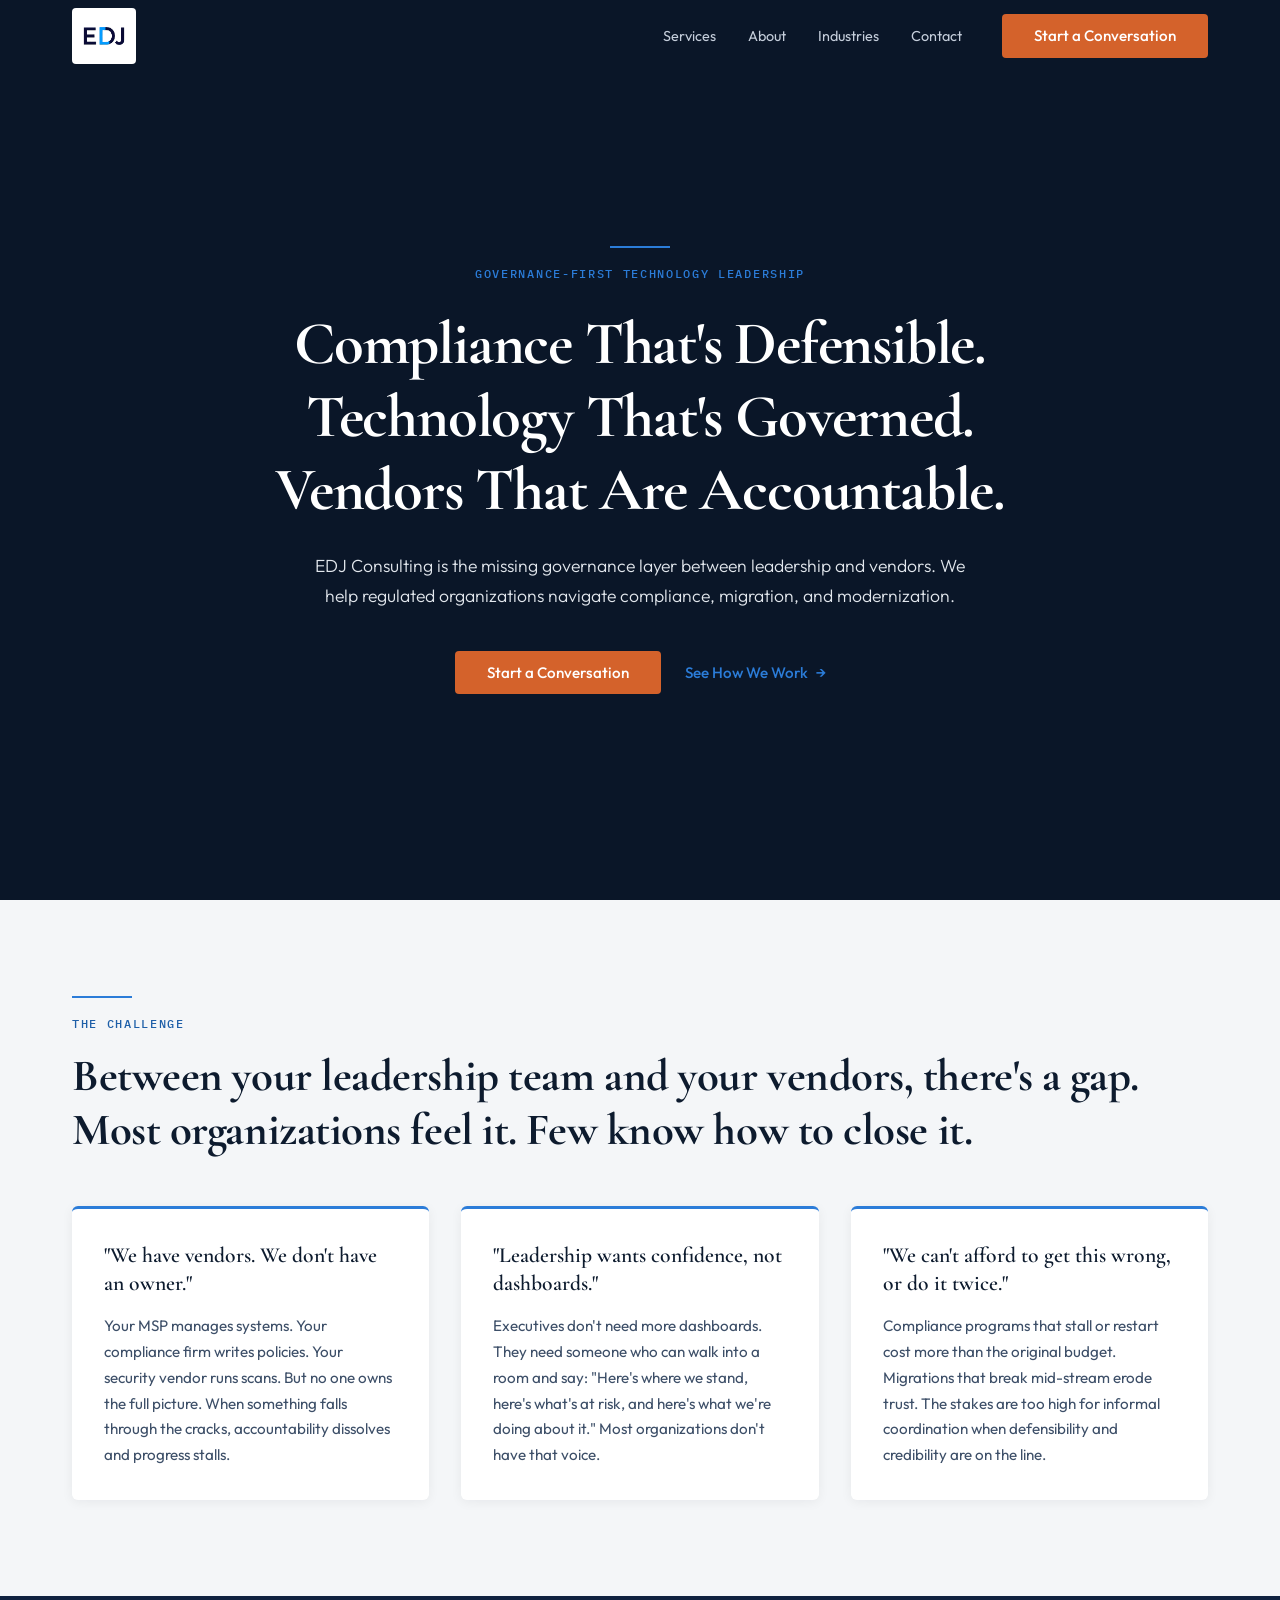
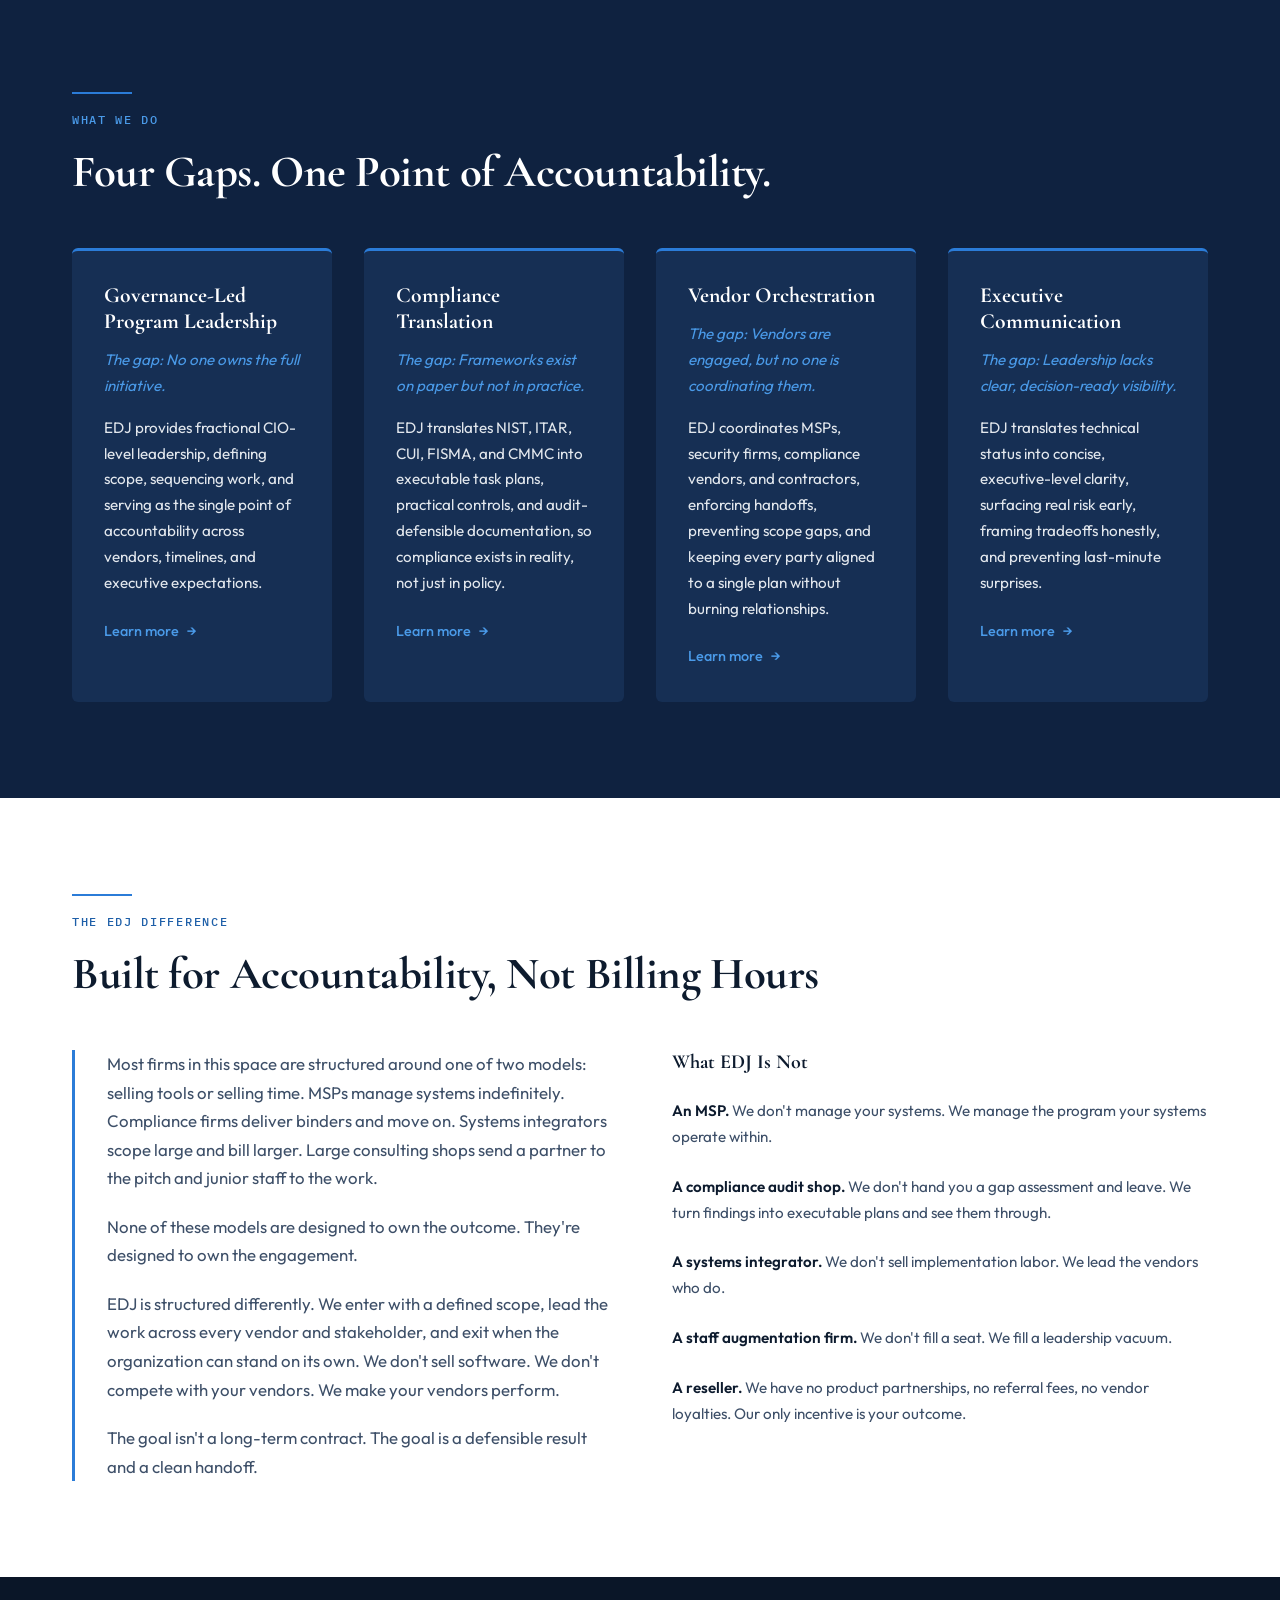
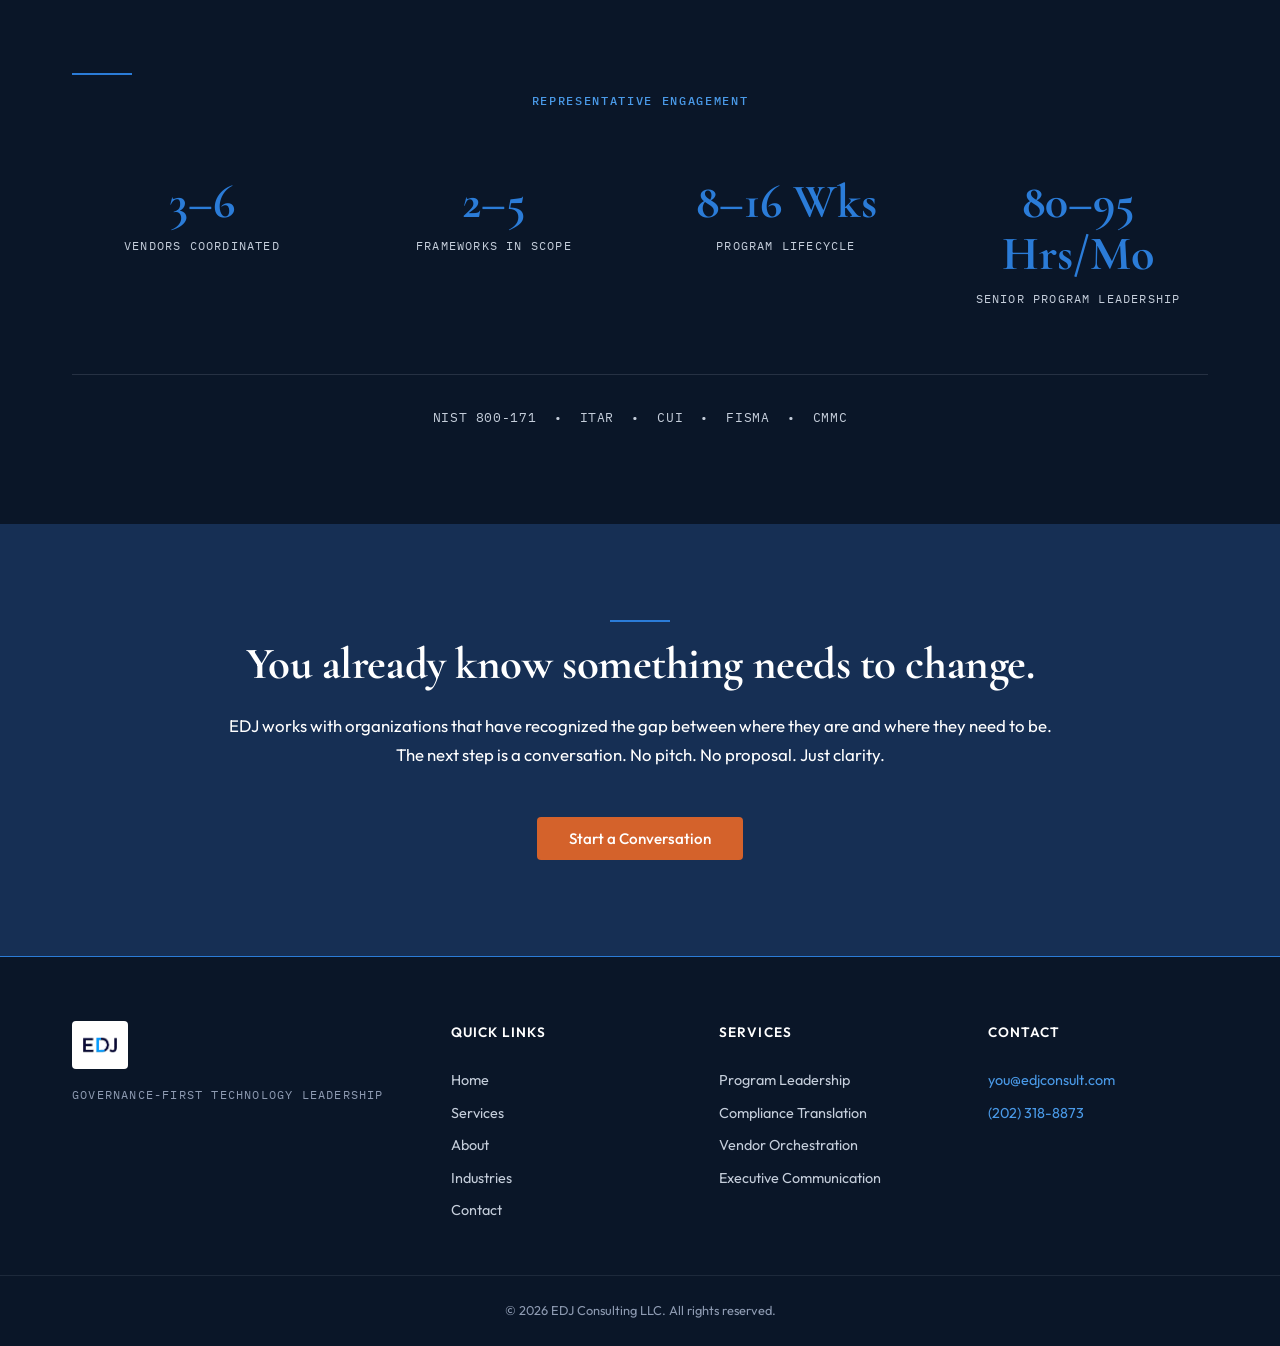
==== index.html @ 0ceceb1d "Initial commit: EDJ Consulting static site Complete 6-page static website for EDJ Consulting, a gove" ====
<!DOCTYPE html>
<html lang="en">
<head>
  <meta charset="UTF-8">
  <meta name="viewport" content="width=device-width, initial-scale=1.0">
  <title>EDJ Consulting | Governance-First Technology Leadership for Regulated Organizations</title>
  <meta name="description" content="EDJ Consulting provides fractional CIO and governance-first program leadership for government contractors and regulated organizations. NIST, ITAR, CUI, FISMA compliance without the full-time overhead.">

  <!-- Open Graph -->
  <meta property="og:title" content="EDJ Consulting | Governance-First Technology Leadership for Regulated Organizations">
  <meta property="og:description" content="EDJ Consulting provides fractional CIO and governance-first program leadership for government contractors and regulated organizations. NIST, ITAR, CUI, FISMA compliance without the full-time overhead.">
  <meta property="og:image" content="/img/og-image.jpg">
  <meta property="og:type" content="website">
  <meta property="og:url" content="https://edjconsult.com/">
  <meta name="twitter:card" content="summary_large_image">

  <!-- Fonts -->
  <link rel="preconnect" href="https://fonts.googleapis.com">
  <link rel="preconnect" href="https://fonts.gstatic.com" crossorigin>
  <link href="https://fonts.googleapis.com/css2?family=Cormorant+Garamond:wght@600;700&family=Outfit:wght@300;400;500;600;700&family=IBM+Plex+Mono:wght@400;500&display=swap" rel="stylesheet">

  <link rel="stylesheet" href="css/styles.css">

  <!-- Structured Data -->
  <script type="application/ld+json">
  {
    "@context": "https://schema.org",
    "@type": "Organization",
    "name": "EDJ Consulting",
    "description": "Governance-first technology advisory and program leadership firm for regulated organizations",
    "url": "https://edjconsult.com",
    "contactPoint": {
      "@type": "ContactPoint",
      "contactType": "Sales",
      "email": "you@edjconsult.com",
      "telephone": "(202) 318-8873"
    },
    "areaServed": "US",
    "serviceType": ["Fractional CIO", "Technology Governance Consulting", "Compliance Program Management", "Vendor Orchestration", "NIST Compliance Consulting", "ITAR Compliance Consulting"]
  }
  </script>
</head>
<body>
  <a href="#main" class="skip-link">Skip to main content</a>

  <!-- Navigation -->
  <nav class="nav" role="navigation" aria-label="Main navigation">
    <div class="nav__inner">
      <a href="index.html" class="nav__logo" aria-label="EDJ Consulting Home">
        <img src="img/logo.svg" alt="EDJ Consulting">
      </a>
      <div class="nav__links">
        <a href="services.html" class="nav__link">Services</a>
        <a href="about.html" class="nav__link">About</a>
        <a href="industries.html" class="nav__link">Industries</a>
        <a href="contact.html" class="nav__link">Contact</a>
        <a href="contact.html" class="btn btn--primary nav__cta">Start a Conversation</a>
      </div>
      <button class="nav__hamburger" aria-label="Toggle menu" aria-expanded="false">
        <span class="nav__hamburger-line"></span>
        <span class="nav__hamburger-line"></span>
        <span class="nav__hamburger-line"></span>
      </button>
    </div>
    <div class="nav__overlay" aria-hidden="true">
      <a href="services.html" class="nav__overlay-link">Services</a>
      <a href="about.html" class="nav__overlay-link">About</a>
      <a href="industries.html" class="nav__overlay-link">Industries</a>
      <a href="contact.html" class="nav__overlay-link">Contact</a>
      <a href="contact.html" class="btn btn--primary nav__overlay-cta">Start a Conversation</a>
    </div>
  </nav>

  <main id="main">
    <!-- Hero -->
    <section class="hero">
      <div class="hero__content">
        <span class="label label--blue hero__label">Governance-First Technology Leadership</span>
        <h1>Compliance That's Defensible. Technology That's Governed. Vendors That Are Accountable.</h1>
        <p class="hero__subhead">EDJ Consulting is the missing governance layer between leadership and vendors. We help regulated organizations navigate compliance, migration, and modernization.</p>
        <div class="hero__actions">
          <a href="contact.html" class="btn btn--primary">Start a Conversation</a>
          <a href="services.html" class="btn btn--secondary">See How We Work</a>
        </div>
      </div>
    </section>

    <!-- The Challenge -->
    <section class="section bg-slate-100">
      <div class="container">
        <div class="reveal">
          <span class="label label--blue-dark">The Challenge</span>
          <h2>Between your leadership team and your vendors, there's a gap. Most organizations feel it. Few know how to close it.</h2>
        </div>
        <div class="grid grid--3" style="margin-top: 3rem;">
          <div class="card card--light reveal">
            <p class="card__quote">"We have vendors. We don't have an owner."</p>
            <p class="card__body">Your MSP manages systems. Your compliance firm writes policies. Your security vendor runs scans. But no one owns the full picture. When something falls through the cracks, accountability dissolves and progress stalls.</p>
          </div>
          <div class="card card--light reveal">
            <p class="card__quote">"Leadership wants confidence, not dashboards."</p>
            <p class="card__body">Executives don't need more dashboards. They need someone who can walk into a room and say: "Here's where we stand, here's what's at risk, and here's what we're doing about it." Most organizations don't have that voice.</p>
          </div>
          <div class="card card--light reveal">
            <p class="card__quote">"We can't afford to get this wrong, or do it twice."</p>
            <p class="card__body">Compliance programs that stall or restart cost more than the original budget. Migrations that break mid-stream erode trust. The stakes are too high for informal coordination when defensibility and credibility are on the line.</p>
          </div>
        </div>
      </div>
    </section>

    <!-- What We Do -->
    <section class="section bg-navy-800">
      <div class="container">
        <div class="reveal">
          <span class="label label--blue-light">What We Do</span>
          <h2 style="color: var(--white);">Four Gaps. One Point of Accountability.</h2>
        </div>
        <div class="grid grid--4" style="margin-top: 3rem;">
          <div class="card card--dark reveal">
            <h3 class="card__title">Governance-Led Program Leadership</h3>
            <p class="card__gap">The gap: No one owns the full initiative.</p>
            <p class="card__body">EDJ provides fractional CIO-level leadership, defining scope, sequencing work, and serving as the single point of accountability across vendors, timelines, and executive expectations.</p>
            <a href="services.html#pillar-1" class="card__link">Learn more</a>
          </div>
          <div class="card card--dark reveal">
            <h3 class="card__title">Compliance Translation</h3>
            <p class="card__gap">The gap: Frameworks exist on paper but not in practice.</p>
            <p class="card__body">EDJ translates NIST, ITAR, CUI, FISMA, and CMMC into executable task plans, practical controls, and audit-defensible documentation, so compliance exists in reality, not just in policy.</p>
            <a href="services.html#pillar-2" class="card__link">Learn more</a>
          </div>
          <div class="card card--dark reveal">
            <h3 class="card__title">Vendor Orchestration</h3>
            <p class="card__gap">The gap: Vendors are engaged, but no one is coordinating them.</p>
            <p class="card__body">EDJ coordinates MSPs, security firms, compliance vendors, and contractors, enforcing handoffs, preventing scope gaps, and keeping every party aligned to a single plan without burning relationships.</p>
            <a href="services.html#pillar-3" class="card__link">Learn more</a>
          </div>
          <div class="card card--dark reveal">
            <h3 class="card__title">Executive Communication</h3>
            <p class="card__gap">The gap: Leadership lacks clear, decision-ready visibility.</p>
            <p class="card__body">EDJ translates technical status into concise, executive-level clarity, surfacing real risk early, framing tradeoffs honestly, and preventing last-minute surprises.</p>
            <a href="services.html#pillar-4" class="card__link">Learn more</a>
          </div>
        </div>
      </div>
    </section>

    <!-- The EDJ Difference -->
    <section class="section bg-white">
      <div class="container">
        <div class="reveal">
          <span class="label label--blue-dark">The EDJ Difference</span>
          <h2>Built for Accountability, Not Billing Hours</h2>
        </div>
        <div class="difference reveal" style="margin-top: 3rem;">
          <div class="difference__prose">
            <p>Most firms in this space are structured around one of two models: selling tools or selling time. MSPs manage systems indefinitely. Compliance firms deliver binders and move on. Systems integrators scope large and bill larger. Large consulting shops send a partner to the pitch and junior staff to the work.</p>
            <p>None of these models are designed to own the outcome. They're designed to own the engagement.</p>
            <p>EDJ is structured differently. We enter with a defined scope, lead the work across every vendor and stakeholder, and exit when the organization can stand on its own. We don't sell software. We don't compete with your vendors. We make your vendors perform.</p>
            <p>The goal isn't a long-term contract. The goal is a defensible result and a clean handoff.</p>
          </div>
          <div>
            <h3 style="font-size: 1.25rem; margin-bottom: 1.5rem; color: var(--text-primary);">What EDJ Is Not</h3>
            <div class="difference__list">
              <p class="difference__item"><strong>An MSP.</strong> We don't manage your systems. We manage the program your systems operate within.</p>
              <p class="difference__item"><strong>A compliance audit shop.</strong> We don't hand you a gap assessment and leave. We turn findings into executable plans and see them through.</p>
              <p class="difference__item"><strong>A systems integrator.</strong> We don't sell implementation labor. We lead the vendors who do.</p>
              <p class="difference__item"><strong>A staff augmentation firm.</strong> We don't fill a seat. We fill a leadership vacuum.</p>
              <p class="difference__item"><strong>A reseller.</strong> We have no product partnerships, no referral fees, no vendor loyalties. Our only incentive is your outcome.</p>
            </div>
          </div>
        </div>
      </div>
    </section>

    <!-- Representative Engagement -->
    <section class="section bg-navy-900">
      <div class="container">
        <div class="reveal" style="text-align: center;">
          <span class="label label--blue-light">Representative Engagement</span>
        </div>
        <div class="stats reveal">
          <div class="stat">
            <div class="stat__value">3&ndash;6</div>
            <div class="stat__label">Vendors Coordinated</div>
          </div>
          <div class="stat">
            <div class="stat__value">2&ndash;5</div>
            <div class="stat__label">Frameworks in Scope</div>
          </div>
          <div class="stat">
            <div class="stat__value">8&ndash;16 Wks</div>
            <div class="stat__label">Program Lifecycle</div>
          </div>
          <div class="stat">
            <div class="stat__value">80&ndash;95 Hrs/Mo</div>
            <div class="stat__label">Senior Program Leadership</div>
          </div>
        </div>
        <div class="frameworks reveal">
          NIST 800-171 &nbsp;&bull;&nbsp; ITAR &nbsp;&bull;&nbsp; CUI &nbsp;&bull;&nbsp; FISMA &nbsp;&bull;&nbsp; CMMC
        </div>
      </div>
    </section>

    <!-- CTA Section -->
    <section class="cta-section">
      <div class="container">
        <div class="reveal">
          <span class="label label--blue-light" style="text-align: center;"></span>
          <h2>You already know something needs to change.</h2>
          <p class="cta-section__body">EDJ works with organizations that have recognized the gap between where they are and where they need to be.<br>The next step is a conversation. No pitch. No proposal. Just clarity.</p>
          <a href="contact.html" class="btn btn--primary">Start a Conversation</a>
        </div>
      </div>
    </section>
  </main>

  <!-- Footer -->
  <footer class="footer">
    <div class="container">
      <div class="footer__grid">
        <div>
          <a href="index.html" class="footer__logo" aria-label="EDJ Consulting Home">
            <img src="img/logo.svg" alt="EDJ Consulting">
          </a>
          <p class="footer__brand-tagline">Governance-First Technology Leadership</p>
        </div>
        <div>
          <p class="footer__heading">Quick Links</p>
          <a href="index.html" class="footer__link">Home</a>
          <a href="services.html" class="footer__link">Services</a>
          <a href="about.html" class="footer__link">About</a>
          <a href="industries.html" class="footer__link">Industries</a>
          <a href="contact.html" class="footer__link">Contact</a>
        </div>
        <div>
          <p class="footer__heading">Services</p>
          <a href="services.html#pillar-1" class="footer__link">Program Leadership</a>
          <a href="services.html#pillar-2" class="footer__link">Compliance Translation</a>
          <a href="services.html#pillar-3" class="footer__link">Vendor Orchestration</a>
          <a href="services.html#pillar-4" class="footer__link">Executive Communication</a>
        </div>
        <div>
          <p class="footer__heading">Contact</p>
          <p class="footer__contact-item"><a href="mailto:you@edjconsult.com">you@edjconsult.com</a></p>
          <p class="footer__contact-item"><a href="tel:+12023188873">(202) 318-8873</a></p>
        </div>
      </div>
    </div>
    <div class="footer__bottom">
      <div class="container">
        &copy; 2026 EDJ Consulting LLC. All rights reserved.
      </div>
    </div>
  </footer>

  <script src="js/main.js"></script>
</body>
</html>
---- css/styles.css ----
/* ============================================
   EDJ CONSULTING — DESIGN SYSTEM & STYLES
   ============================================ */

/* --- CSS Custom Properties --- */
:root {
  /* Navy System */
  --navy-900: #0A1628;
  --navy-800: #0F2240;
  --navy-700: #162F54;
  --navy-600: #1C3D6E;

  /* Blue Accent */
  --blue-500: #2B7CD8;
  --blue-400: #4A9AE8;
  --blue-600: #1E5FA8;

  /* Orange (CTA only) */
  --orange: #D4622B;
  --orange-light: #E07A45;
  --orange-dark: #B85222;

  /* Neutrals */
  --slate-100: #F4F6F8;
  --slate-200: #E2E7ED;
  --slate-300: #C5CEDB;
  --slate-400: #8E9BB2;
  --slate-500: #5E6D87;
  --white: #FFFFFF;

  /* Semantic */
  --text-primary: #0D1B2E;
  --text-secondary: #3D4F68;
  --text-on-dark: #E2E7ED;
  --text-light: #C5CEDB;

  /* Spacing */
  --section-pad-desktop: 6rem;
  --section-pad-tablet: 4rem;
  --section-pad-mobile: 3rem;
  --container-max: 1200px;
  --container-narrow: 840px;

  /* Nav */
  --nav-height-desktop: 72px;
  --nav-height-mobile: 64px;
}

/* --- Reset & Base --- */
*,
*::before,
*::after {
  box-sizing: border-box;
  margin: 0;
  padding: 0;
}

html {
  scroll-behavior: smooth;
  -webkit-text-size-adjust: 100%;
}

body {
  font-family: 'Outfit', 'Helvetica Neue', sans-serif;
  font-weight: 400;
  font-size: 1.05rem;
  line-height: 1.7;
  color: var(--text-primary);
  background: var(--white);
  -webkit-font-smoothing: antialiased;
  -moz-osx-font-smoothing: grayscale;
}

img {
  max-width: 100%;
  display: block;
}

a {
  color: inherit;
  text-decoration: none;
}

ul, ol {
  list-style: none;
}

button,
input,
textarea,
select {
  font: inherit;
  color: inherit;
}

/* --- Skip to Content --- */
.skip-link {
  position: absolute;
  top: -100%;
  left: 16px;
  background: var(--blue-500);
  color: var(--white);
  padding: 0.5rem 1rem;
  border-radius: 4px;
  z-index: 10000;
  font-size: 0.875rem;
  font-weight: 500;
  transition: top 0.2s;
}

.skip-link:focus {
  top: 16px;
}

/* --- Typography --- */
h1, h2, h3, h4 {
  font-family: 'Cormorant Garamond', Georgia, serif;
  font-weight: 700;
  line-height: 1.2;
}

h1 {
  font-size: clamp(2.4rem, 5vw, 3.8rem);
  letter-spacing: -0.02em;
}

h2 {
  font-size: clamp(1.8rem, 3.5vw, 2.8rem);
  letter-spacing: -0.01em;
}

h3 {
  font-size: clamp(1.3rem, 2.5vw, 1.75rem);
}

.label {
  font-family: 'IBM Plex Mono', monospace;
  font-size: 0.75rem;
  font-weight: 500;
  text-transform: uppercase;
  letter-spacing: 0.14em;
  display: block;
  margin-bottom: 1rem;
}

.label--blue {
  color: var(--blue-500);
}

.label--blue-dark {
  color: var(--blue-600);
}

.label--blue-light {
  color: var(--blue-400);
}

/* Accent line above labels */
.label::before {
  content: '';
  display: block;
  width: 0;
  height: 2px;
  background: var(--blue-500);
  margin-bottom: 1rem;
  transition: width 0.6s ease;
}

.label.is-visible::before {
  width: 60px;
}

/* --- Layout --- */
.container {
  width: 100%;
  max-width: var(--container-max);
  margin: 0 auto;
  padding: 0 2rem;
}

.container--narrow {
  max-width: var(--container-narrow);
}

.section {
  padding: var(--section-pad-desktop) 0;
}

/* --- Buttons --- */
.btn {
  display: inline-flex;
  align-items: center;
  justify-content: center;
  padding: 0.875rem 2rem;
  border-radius: 4px;
  font-family: 'Outfit', sans-serif;
  font-weight: 500;
  font-size: 0.95rem;
  border: none;
  cursor: pointer;
  transition: background-color 0.2s, transform 0.2s, box-shadow 0.2s;
  text-decoration: none;
  line-height: 1;
}

.btn:hover {
  transform: translateY(-1px);
}

.btn:active {
  transform: translateY(0);
}

.btn--primary {
  background: var(--orange);
  color: var(--white);
}

.btn--primary:hover {
  background: var(--orange-light);
}

.btn--primary:active {
  background: var(--orange-dark);
}

.btn--primary:focus-visible {
  outline: 2px solid var(--orange-light);
  outline-offset: 2px;
}

.btn--secondary {
  color: var(--blue-500);
  background: transparent;
  padding: 0.875rem 0;
  font-weight: 500;
}

.btn--secondary::after {
  content: '\2192';
  margin-left: 0.5rem;
  transition: transform 0.2s;
}

.btn--secondary:hover {
  color: var(--blue-400);
  transform: none;
}

.btn--secondary:hover::after {
  transform: translateX(4px);
}

.btn--secondary:focus-visible {
  outline: 2px solid var(--blue-400);
  outline-offset: 2px;
}

.btn--full {
  width: 100%;
}

/* --- Navigation --- */
.nav {
  position: fixed;
  top: 0;
  left: 0;
  right: 0;
  height: var(--nav-height-desktop);
  z-index: 1000;
  transition: background-color 0.4s, backdrop-filter 0.4s;
  background: transparent;
}

.nav.is-scrolled,
.nav.nav--fixed-dark {
  background: rgba(10, 22, 40, 0.95);
  backdrop-filter: blur(12px);
  -webkit-backdrop-filter: blur(12px);
}

.nav__inner {
  display: flex;
  align-items: center;
  justify-content: space-between;
  height: 100%;
  max-width: var(--container-max);
  margin: 0 auto;
  padding: 0 2rem;
}

.nav__logo {
  display: flex;
  align-items: center;
  text-decoration: none;
}

.nav__logo img {
  height: 56px;
  width: auto;
  display: block;
  background: var(--white);
  padding: 4px 8px;
  border-radius: 4px;
}

.footer__logo img {
  height: 48px;
  width: auto;
  display: block;
  background: var(--white);
  padding: 4px 8px;
  border-radius: 4px;
}

.nav__links {
  display: flex;
  align-items: center;
  gap: 2rem;
}

.nav__link {
  font-family: 'Outfit', sans-serif;
  font-size: 0.9rem;
  font-weight: 400;
  color: var(--slate-300);
  transition: color 0.2s;
  text-decoration: none;
}

.nav__link:hover {
  color: var(--white);
}

.nav__link:focus-visible {
  outline: 2px solid var(--blue-400);
  outline-offset: 4px;
  border-radius: 2px;
}

.nav__link--active {
  color: var(--white);
  font-weight: 500;
}

.nav__cta {
  margin-left: 0.5rem;
}

/* Hamburger */
.nav__hamburger {
  display: none;
  flex-direction: column;
  justify-content: center;
  align-items: center;
  width: 40px;
  height: 40px;
  background: none;
  border: none;
  cursor: pointer;
  padding: 0;
  z-index: 1001;
}

.nav__hamburger-line {
  display: block;
  width: 24px;
  height: 2px;
  background: var(--white);
  transition: transform 0.3s, opacity 0.3s;
  margin: 3px 0;
}

.nav__hamburger.is-open .nav__hamburger-line:nth-child(1) {
  transform: translateY(8px) rotate(45deg);
}

.nav__hamburger.is-open .nav__hamburger-line:nth-child(2) {
  opacity: 0;
}

.nav__hamburger.is-open .nav__hamburger-line:nth-child(3) {
  transform: translateY(-8px) rotate(-45deg);
}

/* Mobile overlay */
.nav__overlay {
  display: none;
  position: fixed;
  inset: 0;
  background: var(--navy-900);
  z-index: 999;
  flex-direction: column;
  align-items: center;
  justify-content: center;
  gap: 2rem;
  opacity: 0;
  transition: opacity 0.3s;
}

.nav__overlay.is-open {
  display: flex;
  opacity: 1;
}

.nav__overlay-link {
  font-family: 'Cormorant Garamond', Georgia, serif;
  font-size: 2rem;
  font-weight: 600;
  color: var(--white);
  transition: color 0.2s;
}

.nav__overlay-link:hover {
  color: var(--blue-400);
}

.nav__overlay-cta {
  margin-top: 1rem;
}

/* --- Hero --- */
.hero {
  min-height: 100vh;
  display: flex;
  align-items: center;
  justify-content: center;
  text-align: center;
  background: var(--navy-900);
  padding: calc(var(--nav-height-desktop) + 2rem) 2rem 4rem;
}

.hero__content {
  max-width: 800px;
}

.hero__label {
  color: var(--blue-500);
  margin-bottom: 1.5rem;
}

.hero__label::before {
  margin: 0 auto 1rem;
}

.hero h1 {
  color: var(--white);
  margin-bottom: 1.5rem;
}

.hero__subhead {
  color: var(--text-on-dark);
  font-size: 1.1rem;
  max-width: 680px;
  margin: 0 auto 2.5rem;
  font-weight: 300;
}

.hero__actions {
  display: flex;
  align-items: center;
  justify-content: center;
  gap: 1.5rem;
  flex-wrap: wrap;
}

/* Hero stagger animation */
.hero__label,
.hero h1,
.hero__subhead,
.hero__actions {
  opacity: 0;
  transform: translateY(20px);
  animation: fadeUp 0.5s ease forwards;
}

.hero__label { animation-delay: 0.1s; }
.hero h1 { animation-delay: 0.3s; }
.hero__subhead { animation-delay: 0.5s; }
.hero__actions { animation-delay: 0.7s; }

@keyframes fadeUp {
  to {
    opacity: 1;
    transform: translateY(0);
  }
}

/* --- Page Header (non-hero) --- */
.page-header {
  background: var(--navy-800);
  padding: calc(var(--nav-height-desktop) + 4rem) 0 4rem;
  text-align: center;
}

.page-header .label {
  color: var(--blue-400);
}

.page-header h1 {
  color: var(--white);
  margin-bottom: 1.5rem;
}


.page-header__intro {
  color: var(--text-on-dark);
  max-width: 680px;
  margin: 0 auto;
  font-weight: 300;
  font-size: 1.05rem;
}

/* --- Section Backgrounds --- */
.bg-navy-900 { background: var(--navy-900); }
.bg-navy-800 { background: var(--navy-800); }
.bg-navy-700 { background: var(--navy-700); }
.bg-slate-100 { background: var(--slate-100); }
.bg-white { background: var(--white); }

/* --- Cards --- */
.card {
  padding: 2rem;
  border-radius: 6px;
  transition: transform 0.3s, box-shadow 0.3s;
}

.card:hover {
  transform: translateY(-4px);
}

/* Challenge cards (light) */
.card--light {
  background: var(--white);
  border-top: 3px solid var(--blue-500);
  box-shadow: 0 2px 12px rgba(10, 22, 40, 0.06);
}

.card--light:hover {
  box-shadow: 0 8px 24px rgba(10, 22, 40, 0.1);
}

.card__quote {
  font-family: 'Cormorant Garamond', Georgia, serif;
  font-size: 1.35rem;
  font-weight: 600;
  color: var(--text-primary);
  margin-bottom: 1rem;
  line-height: 1.3;
}

.card__body {
  color: var(--text-secondary);
  font-size: 0.95rem;
  line-height: 1.7;
}

/* Service cards (dark) */
.card--dark {
  background: var(--navy-700);
  border-top: 3px solid var(--blue-500);
  transform-style: preserve-3d;
  perspective: 800px;
  transition: transform 0.5s cubic-bezier(0.23, 1, 0.32, 1), box-shadow 0.5s ease;
}

.card--dark:hover {
  transform: rotateY(6deg) rotateX(4deg) translateY(-6px);
  box-shadow: -12px 12px 32px rgba(0, 0, 0, 0.3), 0 -2px 12px rgba(43, 124, 216, 0.4);
}

.card--dark .card__title {
  font-family: 'Cormorant Garamond', Georgia, serif;
  font-size: 1.35rem;
  font-weight: 700;
  color: var(--white);
  margin-bottom: 0.75rem;
}

.card--dark .card__gap {
  font-style: italic;
  color: var(--blue-400);
  font-size: 0.95rem;
  margin-bottom: 1rem;
}

.card--dark .card__body {
  color: var(--text-on-dark);
  margin-bottom: 1.25rem;
}

.card--dark .card__link {
  color: var(--blue-400);
  font-size: 0.9rem;
  font-weight: 500;
  display: inline-flex;
  align-items: center;
  gap: 0.5rem;
  transition: color 0.3s, gap 0.3s;
  position: relative;
  overflow: hidden;
}

.card--dark .card__link::before {
  content: '';
  position: absolute;
  bottom: -2px;
  left: 0;
  width: 0;
  height: 1px;
  background: var(--white);
  transition: width 0.4s cubic-bezier(0.23, 1, 0.32, 1);
}

.card--dark .card__link::after {
  content: '\2192';
  transition: transform 0.4s cubic-bezier(0.23, 1, 0.32, 1);
  display: inline-block;
}

.card--dark .card__link:hover {
  color: var(--white);
  gap: 0.75rem;
}

.card--dark .card__link:hover::before {
  width: 100%;
}

.card--dark .card__link:hover::after {
  transform: translateX(6px);
}

/* --- Grids --- */
.grid {
  display: grid;
  gap: 2rem;
}

.grid--3 {
  grid-template-columns: repeat(3, 1fr);
}

.grid--4 {
  grid-template-columns: repeat(4, 1fr);
}

.grid--2 {
  grid-template-columns: repeat(2, 1fr);
}

.grid--3x2 {
  grid-template-columns: repeat(3, 1fr);
}

/* --- The EDJ Difference --- */
.difference {
  display: grid;
  grid-template-columns: 1fr 1fr;
  gap: 4rem;
  align-items: start;
}

.difference__prose {
  border-left: 3px solid var(--blue-500);
  padding-left: 2rem;
  color: var(--text-secondary);
}

.difference__prose p {
  margin-bottom: 1.25rem;
}

.difference__prose p:last-child {
  margin-bottom: 0;
}

.difference__list {
  display: flex;
  flex-direction: column;
  gap: 1.5rem;
}

.difference__item strong {
  color: var(--text-primary);
  font-weight: 600;
}

.difference__item {
  color: var(--text-secondary);
  font-size: 0.95rem;
  line-height: 1.7;
}

/* --- Stats Bar --- */
.stats {
  display: grid;
  grid-template-columns: repeat(4, 1fr);
  gap: 2rem;
  text-align: center;
  padding: 3rem 0;
}

.stat__value {
  font-family: 'Cormorant Garamond', Georgia, serif;
  font-size: clamp(2rem, 4vw, 3rem);
  font-weight: 700;
  color: var(--blue-500);
  line-height: 1.1;
}

.stat__label {
  font-family: 'IBM Plex Mono', monospace;
  font-size: 0.75rem;
  text-transform: uppercase;
  letter-spacing: 0.1em;
  color: var(--slate-300);
  margin-top: 0.5rem;
}

.frameworks {
  text-align: center;
  font-family: 'IBM Plex Mono', monospace;
  font-size: 0.8rem;
  color: var(--slate-300);
  letter-spacing: 0.05em;
  padding-top: 2rem;
  border-top: 1px solid rgba(197, 206, 219, 0.15);
  margin-top: 1rem;
}

/* --- Shared CTA Section --- */
.cta-section {
  background: var(--navy-700);
  text-align: center;
  padding: var(--section-pad-desktop) 0;
  color: var(--white);
}

.cta-section .label::before {
  margin: 0 auto 1rem;
}

.cta-section h2 {
  color: var(--white);
  margin-bottom: 1.25rem;
  white-space: nowrap;
}
}

.cta-section__body {
  color: var(--text-on-dark);
  max-width: 640px;
  margin: 0 auto;
  font-weight: 300;
  line-height: 1.8;
}

.cta-section .btn {
  margin-top: 3rem;
}

/* --- Footer --- */
.footer {
  background: var(--navy-900);
  border-top: 1px solid var(--blue-500);
  padding: 4rem 0 0;
}

.footer__grid {
  display: grid;
  grid-template-columns: 1.5fr 1fr 1fr 1fr;
  gap: 3rem;
  padding-bottom: 3rem;
}

.footer__brand-tagline {
  font-family: 'IBM Plex Mono', monospace;
  font-size: 0.75rem;
  text-transform: uppercase;
  letter-spacing: 0.1em;
  color: var(--slate-400);
  margin-top: 1rem;
}

.footer__heading {
  font-family: 'Outfit', sans-serif;
  font-size: 0.85rem;
  font-weight: 600;
  color: var(--white);
  text-transform: uppercase;
  letter-spacing: 0.08em;
  margin-bottom: 1.25rem;
}

.footer__link {
  display: block;
  color: var(--slate-300);
  font-size: 0.9rem;
  padding: 0.25rem 0;
  transition: color 0.2s;
}

.footer__link:hover {
  color: var(--blue-400);
}

.footer__link:focus-visible {
  outline: 2px solid var(--blue-400);
  outline-offset: 2px;
}

.footer__contact-item {
  color: var(--slate-300);
  font-size: 0.9rem;
  padding: 0.25rem 0;
}

.footer__contact-item a {
  color: var(--blue-400);
  transition: color 0.2s;
}

.footer__contact-item a:hover {
  color: var(--blue-500);
}

.footer__bottom {
  border-top: 1px solid rgba(197, 206, 219, 0.1);
  padding: 1.5rem 0;
  text-align: center;
  font-size: 0.8rem;
  color: var(--slate-400);
}

/* --- Services Page --- */
.pillar {
  padding: var(--section-pad-desktop) 0;
}

.pillar__gap {
  font-style: italic;
  color: var(--blue-500);
  font-size: 1.1rem;
  margin-bottom: 1.5rem;
}

.pillar__body {
  max-width: var(--container-narrow);
  color: var(--text-secondary);
  margin-bottom: 2rem;
}

.pillar__body p {
  margin-bottom: 1.25rem;
}

.pillar__practice {
  background: var(--navy-700);
  border-left: 3px solid var(--blue-500);
  border-radius: 4px;
  padding: 2rem;
  color: var(--text-on-dark);
  max-width: var(--container-narrow);
  font-size: 0.95rem;
  line-height: 1.8;
}

.pillar__practice-heading {
  font-family: 'Outfit', sans-serif;
  font-weight: 600;
  font-size: 0.9rem;
  color: var(--blue-400);
  text-transform: uppercase;
  letter-spacing: 0.06em;
  margin-bottom: 1rem;
}

.bg-slate-100 .pillar__gap {
  color: var(--blue-600);
}

/* Engagement Profile */
.engagement-profile {
  background: var(--navy-800);
  padding: var(--section-pad-desktop) 0;
  text-align: center;
}

.engagement-profile .label {
  color: var(--blue-400);
}

.engagement-profile h2 {
  color: var(--white);
  margin-bottom: 1rem;
}

.engagement-profile__intro {
  color: var(--text-on-dark);
  max-width: 700px;
  margin: 0 auto 3rem;
  font-weight: 300;
}

/* --- About Page --- */
.about-what {
  max-width: var(--container-narrow);
  margin: 0 auto;
  color: var(--text-secondary);
}

.about-what p {
  margin-bottom: 1.25rem;
}

.about-what p:last-child {
  margin-bottom: 0;
}

.approach__items {
  display: flex;
  flex-direction: column;
  gap: 2.5rem;
  max-width: var(--container-narrow);
}

.approach__item {
  color: var(--text-secondary);
}

.approach__item strong {
  color: var(--text-primary);
  font-weight: 600;
}

.pull-quote {
  background: var(--navy-900);
  padding: var(--section-pad-desktop) 2rem;
  text-align: center;
}

.pull-quote__text {
  font-family: 'Cormorant Garamond', Georgia, serif;
  font-size: clamp(1.5rem, 3vw, 2.2rem);
  font-weight: 600;
  color: var(--white);
  max-width: 860px;
  margin: 0 auto;
  line-height: 1.4;
}

.credentials__grid {
  display: grid;
  grid-template-columns: repeat(3, 1fr);
  gap: 2rem;
}

.credential {
  text-align: center;
  padding: 2rem 1.5rem;
}

.credential__value {
  font-family: 'Cormorant Garamond', Georgia, serif;
  font-size: 1.5rem;
  font-weight: 700;
  color: var(--blue-500);
  margin-bottom: 0.5rem;
  line-height: 1.3;
}

.credential__desc {
  color: var(--text-secondary);
  font-size: 0.9rem;
}

/* --- Industries Page --- */
.vertical {
  padding: var(--section-pad-desktop) 0;
}

.vertical__body {
  max-width: var(--container-narrow);
  color: var(--text-secondary);
  line-height: 1.8;
}

.vertical__body p {
  margin-bottom: 1.25rem;
}

.secondary-verticals {
  background: var(--navy-800);
  padding: var(--section-pad-desktop) 0;
}

.secondary-verticals .label {
  color: var(--blue-400);
}

.secondary-verticals h2 {
  color: var(--white);
  margin-bottom: 2.5rem;
  max-width: 800px;
}

.secondary-verticals__grid {
  display: grid;
  grid-template-columns: repeat(3, 1fr);
  gap: 2rem;
}

.secondary-vertical {
  color: var(--text-on-dark);
}

.secondary-vertical h3 {
  color: var(--white);
  font-size: 1.25rem;
  margin-bottom: 0.75rem;
}

.secondary-vertical p {
  font-size: 0.95rem;
  line-height: 1.7;
  color: var(--slate-300);
}

/* --- Contact Page --- */
.contact-split {
  display: grid;
  grid-template-columns: 45fr 55fr;
  min-height: 100vh;
}

.contact-left {
  background: var(--navy-800);
  padding: calc(var(--nav-height-desktop) + 4rem) 3rem 4rem;
  display: flex;
  flex-direction: column;
  justify-content: center;
}

.contact-left .label {
  color: var(--blue-400);
}

.contact-left h1 {
  color: var(--white);
  margin-bottom: 1.5rem;
}

.contact-left__body {
  color: var(--text-on-dark);
  font-weight: 300;
  margin-bottom: 3rem;
  max-width: 480px;
}

.contact-left__direct-heading {
  font-family: 'Outfit', sans-serif;
  font-size: 0.85rem;
  font-weight: 600;
  color: var(--white);
  text-transform: uppercase;
  letter-spacing: 0.06em;
  margin-bottom: 0.75rem;
}

.contact-left__link {
  display: block;
  color: var(--blue-400);
  font-size: 0.95rem;
  padding: 0.2rem 0;
  transition: color 0.2s;
}

.contact-left__link:hover {
  color: var(--blue-500);
}

.contact-left__note {
  color: var(--slate-300);
  font-size: 0.8rem;
  margin-top: 1rem;
}

.contact-right {
  background: var(--white);
  padding: calc(var(--nav-height-desktop) + 4rem) 3rem 4rem;
  display: flex;
  flex-direction: column;
  justify-content: center;
}

.form {
  max-width: 520px;
  width: 100%;
  margin: 0 auto;
}

.form__group {
  margin-bottom: 1.5rem;
}

.form__label {
  display: block;
  font-size: 0.85rem;
  font-weight: 500;
  color: var(--text-primary);
  margin-bottom: 0.5rem;
}

.form__input,
.form__textarea {
  width: 100%;
  padding: 0.75rem 1rem;
  border: 1px solid var(--slate-200);
  border-radius: 4px;
  font-size: 0.95rem;
  background: var(--white);
  transition: border-color 0.2s, box-shadow 0.2s;
}

.form__input:focus,
.form__textarea:focus {
  outline: none;
  border-color: var(--blue-500);
  box-shadow: 0 0 0 3px rgba(43, 124, 216, 0.15);
}

.form__input::placeholder,
.form__textarea::placeholder {
  color: var(--slate-400);
}

.form__textarea {
  resize: vertical;
  min-height: 120px;
}

.form__input[aria-invalid="true"],
.form__textarea[aria-invalid="true"] {
  border-color: #c0392b;
}

.form__error {
  color: #c0392b;
  font-size: 0.8rem;
  margin-top: 0.35rem;
}

.form__success {
  text-align: center;
  padding: 3rem 1rem;
}

.form__success h2 {
  color: var(--text-primary);
  margin-bottom: 1rem;
}

.form__success p {
  color: var(--text-secondary);
  max-width: 400px;
  margin: 0 auto;
}

/* --- 404 Page --- */
.page-404 {
  min-height: 100vh;
  display: flex;
  align-items: center;
  justify-content: center;
  text-align: center;
  background: var(--navy-900);
  padding: 2rem;
}

.page-404 h1 {
  color: var(--white);
  margin-bottom: 1rem;
}

.page-404 p {
  color: var(--text-on-dark);
  margin-bottom: 2rem;
}

.page-404 a {
  color: var(--blue-400);
  font-weight: 500;
  transition: color 0.2s;
}

.page-404 a:hover {
  color: var(--white);
}

/* --- Scroll Reveal --- */
.reveal {
  opacity: 0;
  transform: translateY(20px);
  transition: opacity 0.5s ease, transform 0.5s ease;
}

.reveal.is-visible {
  opacity: 1;
  transform: translateY(0);
}

/* --- Focus States --- */
*:focus-visible {
  outline: 2px solid var(--blue-400);
  outline-offset: 2px;
}

/* ============================================
   RESPONSIVE
   ============================================ */

/* Tablet */
@media (max-width: 1199px) {
  .section {
    padding: var(--section-pad-tablet) 0;
  }

  .pillar,
  .vertical {
    padding: var(--section-pad-tablet) 0;
  }

  .cta-section,
  .pull-quote,
  .engagement-profile,
  .secondary-verticals {
    padding: var(--section-pad-tablet) 0;
  }

  .grid--4 {
    grid-template-columns: repeat(2, 1fr);
  }

  .grid--3 {
    grid-template-columns: repeat(2, 1fr);
  }

  .grid--3x2 {
    grid-template-columns: repeat(2, 1fr);
  }

  .stats {
    grid-template-columns: repeat(2, 1fr);
  }

  .credentials__grid {
    grid-template-columns: repeat(2, 1fr);
  }

  .difference {
    gap: 3rem;
  }

  .footer__grid {
    grid-template-columns: repeat(2, 1fr);
  }

  .secondary-verticals__grid {
    grid-template-columns: repeat(2, 1fr);
  }
}

/* Mobile */
@media (max-width: 767px) {
  .section {
    padding: var(--section-pad-mobile) 0;
  }

  .pillar,
  .vertical {
    padding: var(--section-pad-mobile) 0;
  }

  .cta-section,
  .pull-quote,
  .engagement-profile,
  .secondary-verticals {
    padding: var(--section-pad-mobile) 0;
  }

  .nav {
    height: var(--nav-height-mobile);
  }

  .hero {
    padding-top: calc(var(--nav-height-mobile) + 2rem);
  }

  .page-header {
    padding-top: calc(var(--nav-height-mobile) + 3rem);
    padding-bottom: 3rem;
  }

  .container {
    padding: 0 1.25rem;
  }

  /* Nav mobile */
  .nav__links {
    display: none;
  }

  .nav__hamburger {
    display: flex;
  }

  .nav__logo img {
    height: 44px;
  }

  .footer__logo img {
    height: 36px;
  }

  /* Grids */
  .grid--4,
  .grid--3,
  .grid--2,
  .grid--3x2 {
    grid-template-columns: 1fr;
  }

  .stats {
    grid-template-columns: 1fr;
    gap: 1.5rem;
  }

  .credentials__grid {
    grid-template-columns: 1fr;
  }

  .difference {
    grid-template-columns: 1fr;
    gap: 2.5rem;
  }

  .footer__grid {
    grid-template-columns: 1fr;
    gap: 2rem;
  }

  .secondary-verticals__grid {
    grid-template-columns: 1fr;
  }

  /* Contact */
  .contact-split {
    grid-template-columns: 1fr;
  }

  .contact-left {
    padding: calc(var(--nav-height-mobile) + 3rem) 1.5rem 3rem;
  }

  .contact-right {
    padding: 3rem 1.5rem;
  }

  .hero__subhead {
    font-size: 1rem;
  }

  .page-header__intro {
    font-size: 0.95rem;
  }

  .cta-section h2 {
    white-space: normal;
  }
}

/* Small mobile */
@media (max-width: 374px) {
  .container {
    padding: 0 1rem;
  }

  h1 {
    font-size: 2rem;
  }
}
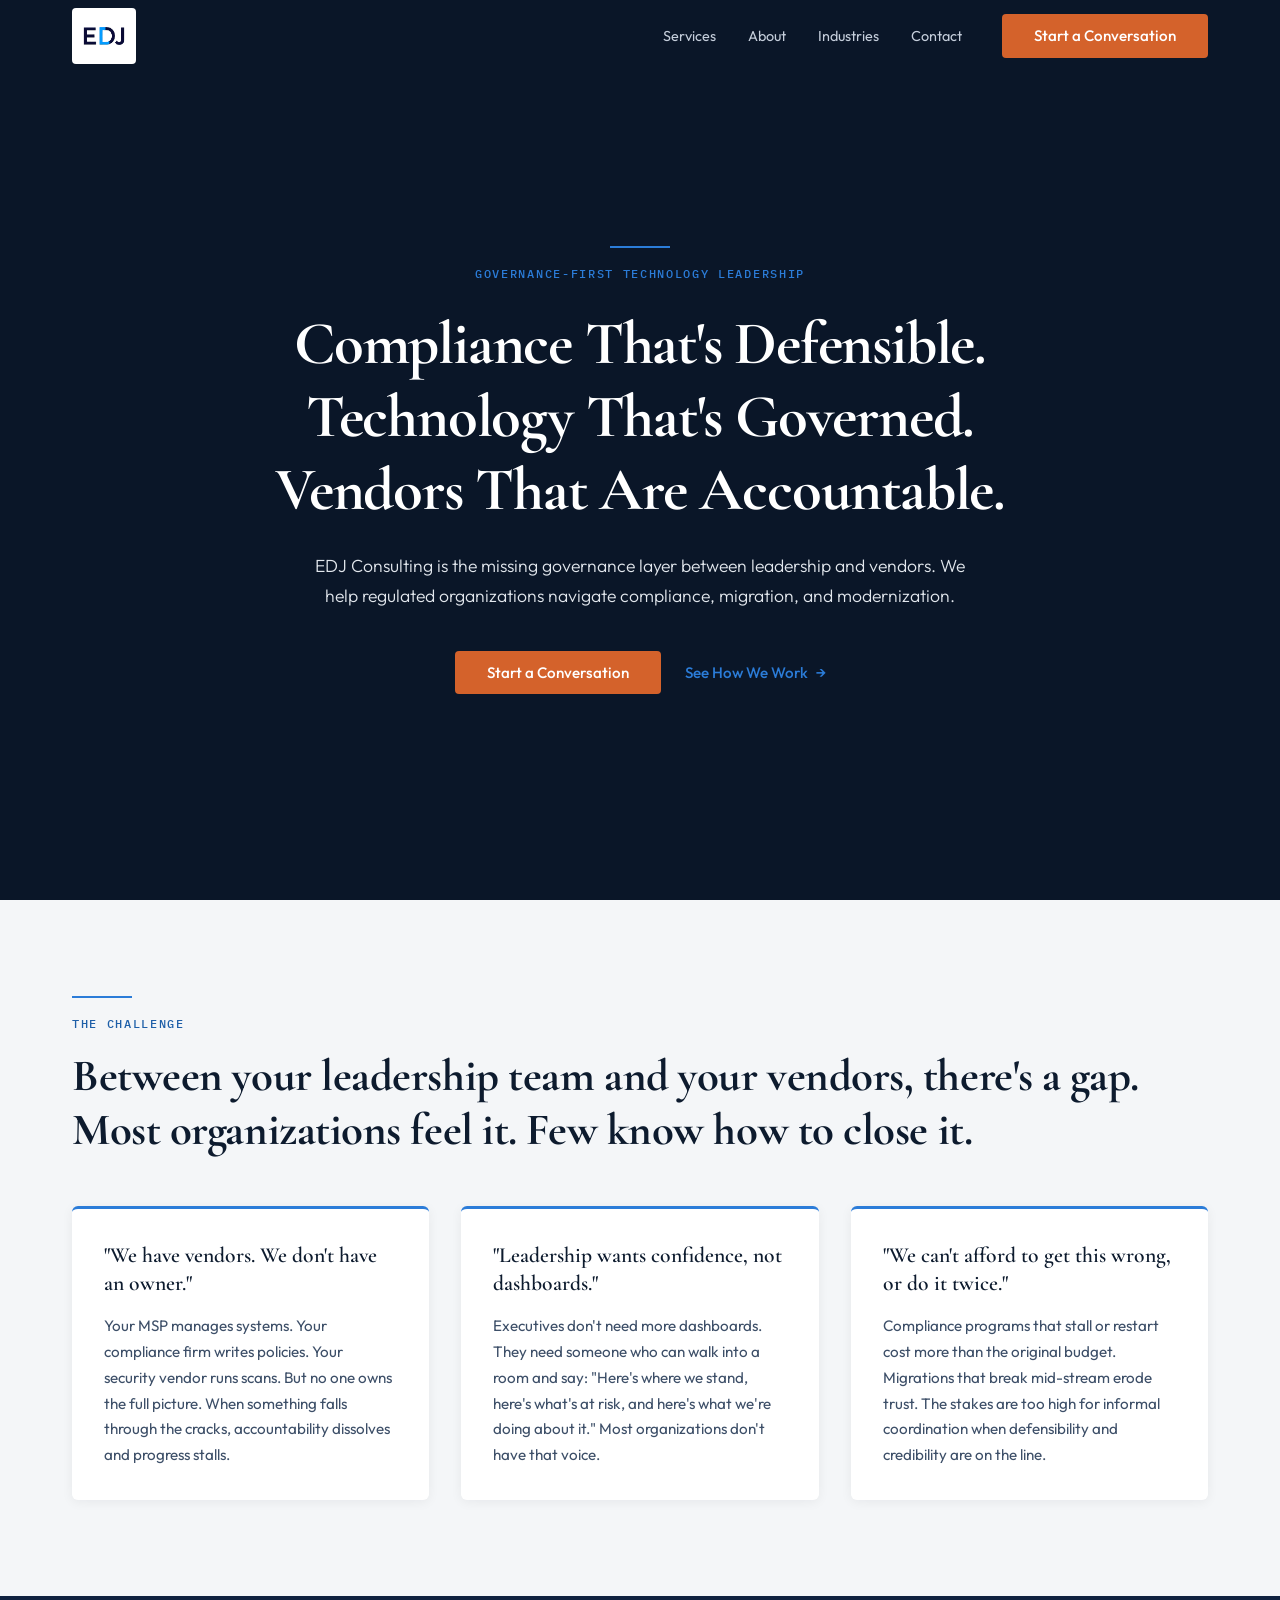
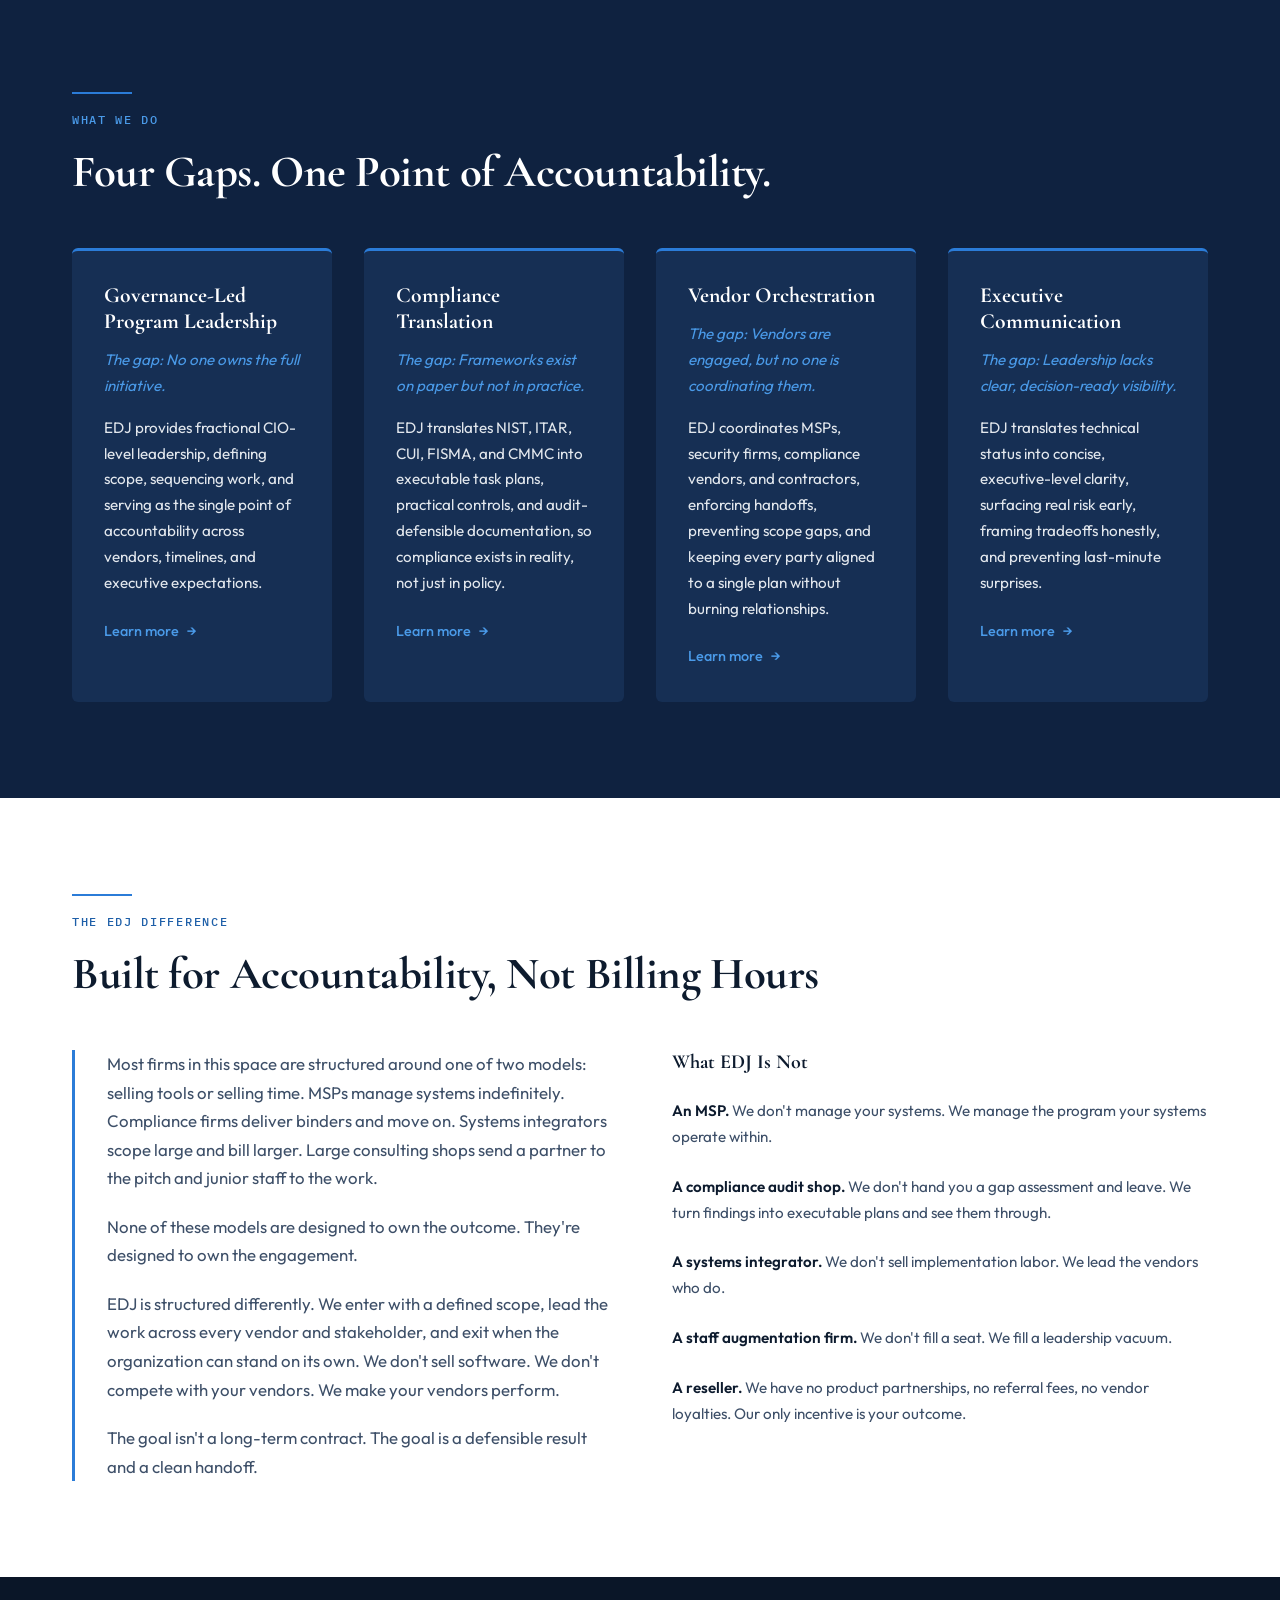
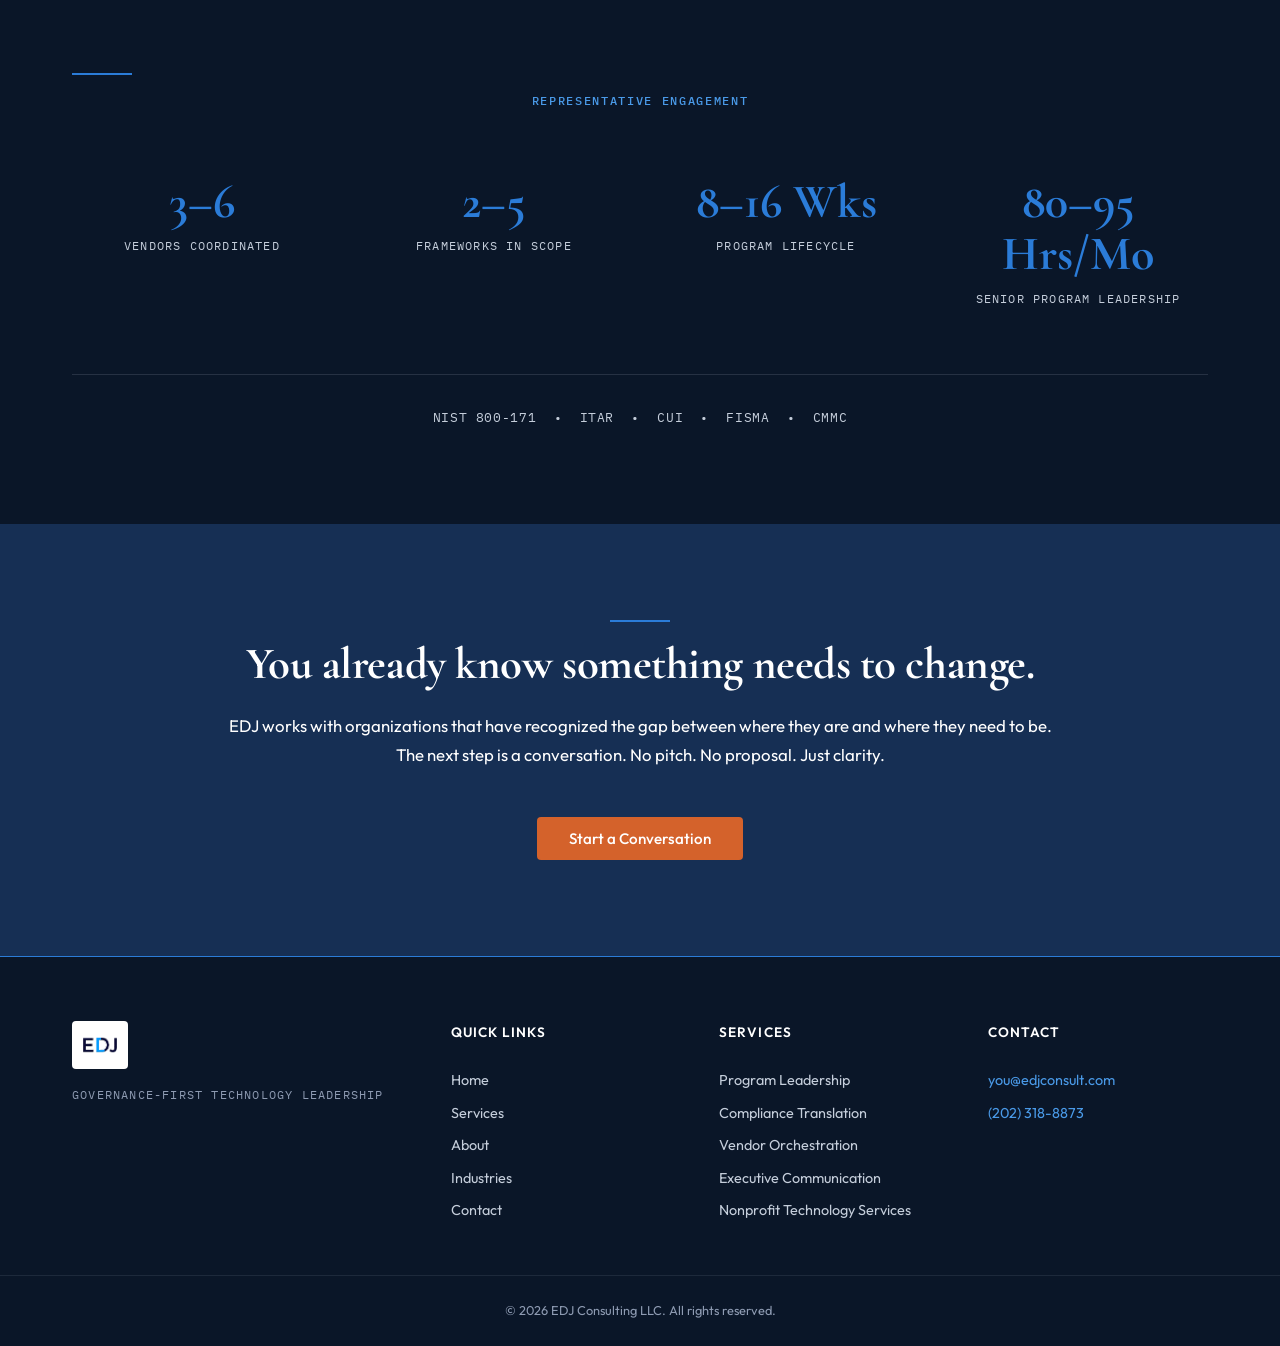
==== commit e55ad836: "Add Nonprofit Technology Services to global footer" ====
--- a/index.html
+++ b/index.html
@@ -240,6 +240,7 @@
           <a href="services.html#pillar-2" class="footer__link">Compliance Translation</a>
           <a href="services.html#pillar-3" class="footer__link">Vendor Orchestration</a>
           <a href="services.html#pillar-4" class="footer__link">Executive Communication</a>
+          <a href="nonprofits.html" class="footer__link">Nonprofit Technology Services</a>
         </div>
         <div>
           <p class="footer__heading">Contact</p>
--- a/css/styles.css
+++ b/css/styles.css
@@ -19,6 +19,9 @@
   --orange: #D4622B;
   --orange-light: #E07A45;
   --orange-dark: #B85222;
+
+  /* Gold (Nonprofit accent) */
+  --gold: #B8860B;
 
   /* Neutrals */
   --slate-100: #F4F6F8;
@@ -1027,6 +1030,139 @@
   color: var(--slate-300);
 }
 
+/* --- Nonprofits Page --- */
+.hero--nonprofits {
+  min-height: auto;
+  text-align: left;
+  background:
+    linear-gradient(135deg, rgba(244, 246, 248, 0.96), rgba(255, 255, 255, 0.92)),
+    linear-gradient(120deg, var(--navy-900), var(--navy-700));
+}
+
+.hero--nonprofits .hero__content {
+  max-width: 900px;
+  width: 100%;
+}
+
+.hero--nonprofits .hero__label::before {
+  margin: 0 0 1rem;
+}
+
+.hero--nonprofits h1 {
+  color: var(--text-primary);
+  max-width: 820px;
+}
+
+.hero--nonprofits .hero__subhead {
+  color: var(--text-secondary);
+  max-width: 760px;
+  margin: 0 0 2.5rem;
+  font-weight: 400;
+}
+
+.hero__line {
+  display: block;
+}
+
+.hero__line--blue {
+  color: var(--blue-500);
+}
+
+.hero__line--gold {
+  color: var(--gold);
+}
+
+.service-card__number {
+  font-family: 'IBM Plex Mono', monospace;
+  font-size: 0.8rem;
+  letter-spacing: 0.12em;
+  text-transform: uppercase;
+  color: var(--blue-400);
+  margin-bottom: 1rem;
+}
+
+.service-card__title {
+  font-size: 1.4rem;
+  margin-bottom: 1rem;
+}
+
+.service-card__body {
+  color: var(--text-on-dark);
+  font-size: 0.95rem;
+}
+
+.services-grid--spaced {
+  margin-top: 3rem;
+}
+
+.nonprofit-detail {
+  background: var(--white);
+  padding: var(--section-pad-desktop) 0;
+}
+
+.nonprofit-detail__grid {
+  display: grid;
+  grid-template-columns: repeat(2, 1fr);
+  gap: 3rem;
+  margin-top: 3rem;
+}
+
+.nonprofit-detail__panel {
+  background: var(--slate-100);
+  border-top: 3px solid var(--blue-500);
+  border-radius: 6px;
+  padding: 2rem;
+}
+
+.nonprofit-detail__heading {
+  font-size: 1.4rem;
+  margin-bottom: 1.25rem;
+}
+
+.nonprofit-detail__list {
+  list-style: none;
+}
+
+.nonprofit-detail__item {
+  position: relative;
+  padding-left: 1.25rem;
+  color: var(--text-secondary);
+  margin-bottom: 1rem;
+}
+
+.nonprofit-detail__item:last-child {
+  margin-bottom: 0;
+}
+
+.nonprofit-detail__item::before {
+  content: '';
+  position: absolute;
+  top: 0.75rem;
+  left: 0;
+  width: 6px;
+  height: 6px;
+  border-radius: 50%;
+  background: var(--blue-500);
+}
+
+.nonprofit-fit {
+  padding: var(--section-pad-desktop) 0;
+}
+
+.nonprofit-fit__body {
+  max-width: var(--container-narrow);
+  color: var(--text-secondary);
+  line-height: 1.8;
+}
+
+.nonprofit-fit__body--spaced {
+  margin-top: 1.5rem;
+}
+
+.section-heading--light {
+  color: var(--white);
+}
+
 /* --- Contact Page --- */
 .contact-split {
   display: grid;
@@ -1269,6 +1405,10 @@
   .secondary-verticals__grid {
     grid-template-columns: repeat(2, 1fr);
   }
+
+  .nonprofit-detail__grid {
+    grid-template-columns: 1fr;
+  }
 }
 
 /* Mobile */
@@ -1285,7 +1425,9 @@
   .cta-section,
   .pull-quote,
   .engagement-profile,
-  .secondary-verticals {
+  .secondary-verticals,
+  .nonprofit-detail,
+  .nonprofit-fit {
     padding: var(--section-pad-mobile) 0;
   }
 
@@ -1354,6 +1496,22 @@
     grid-template-columns: 1fr;
   }
 
+  .hero--nonprofits {
+    text-align: center;
+  }
+
+  .hero--nonprofits .hero__label::before {
+    margin: 0 auto 1rem;
+  }
+
+  .hero--nonprofits .hero__subhead {
+    margin: 0 auto 2.5rem;
+  }
+
+  .nonprofit-detail__panel {
+    padding: 1.5rem;
+  }
+
   /* Contact */
   .contact-split {
     grid-template-columns: 1fr;
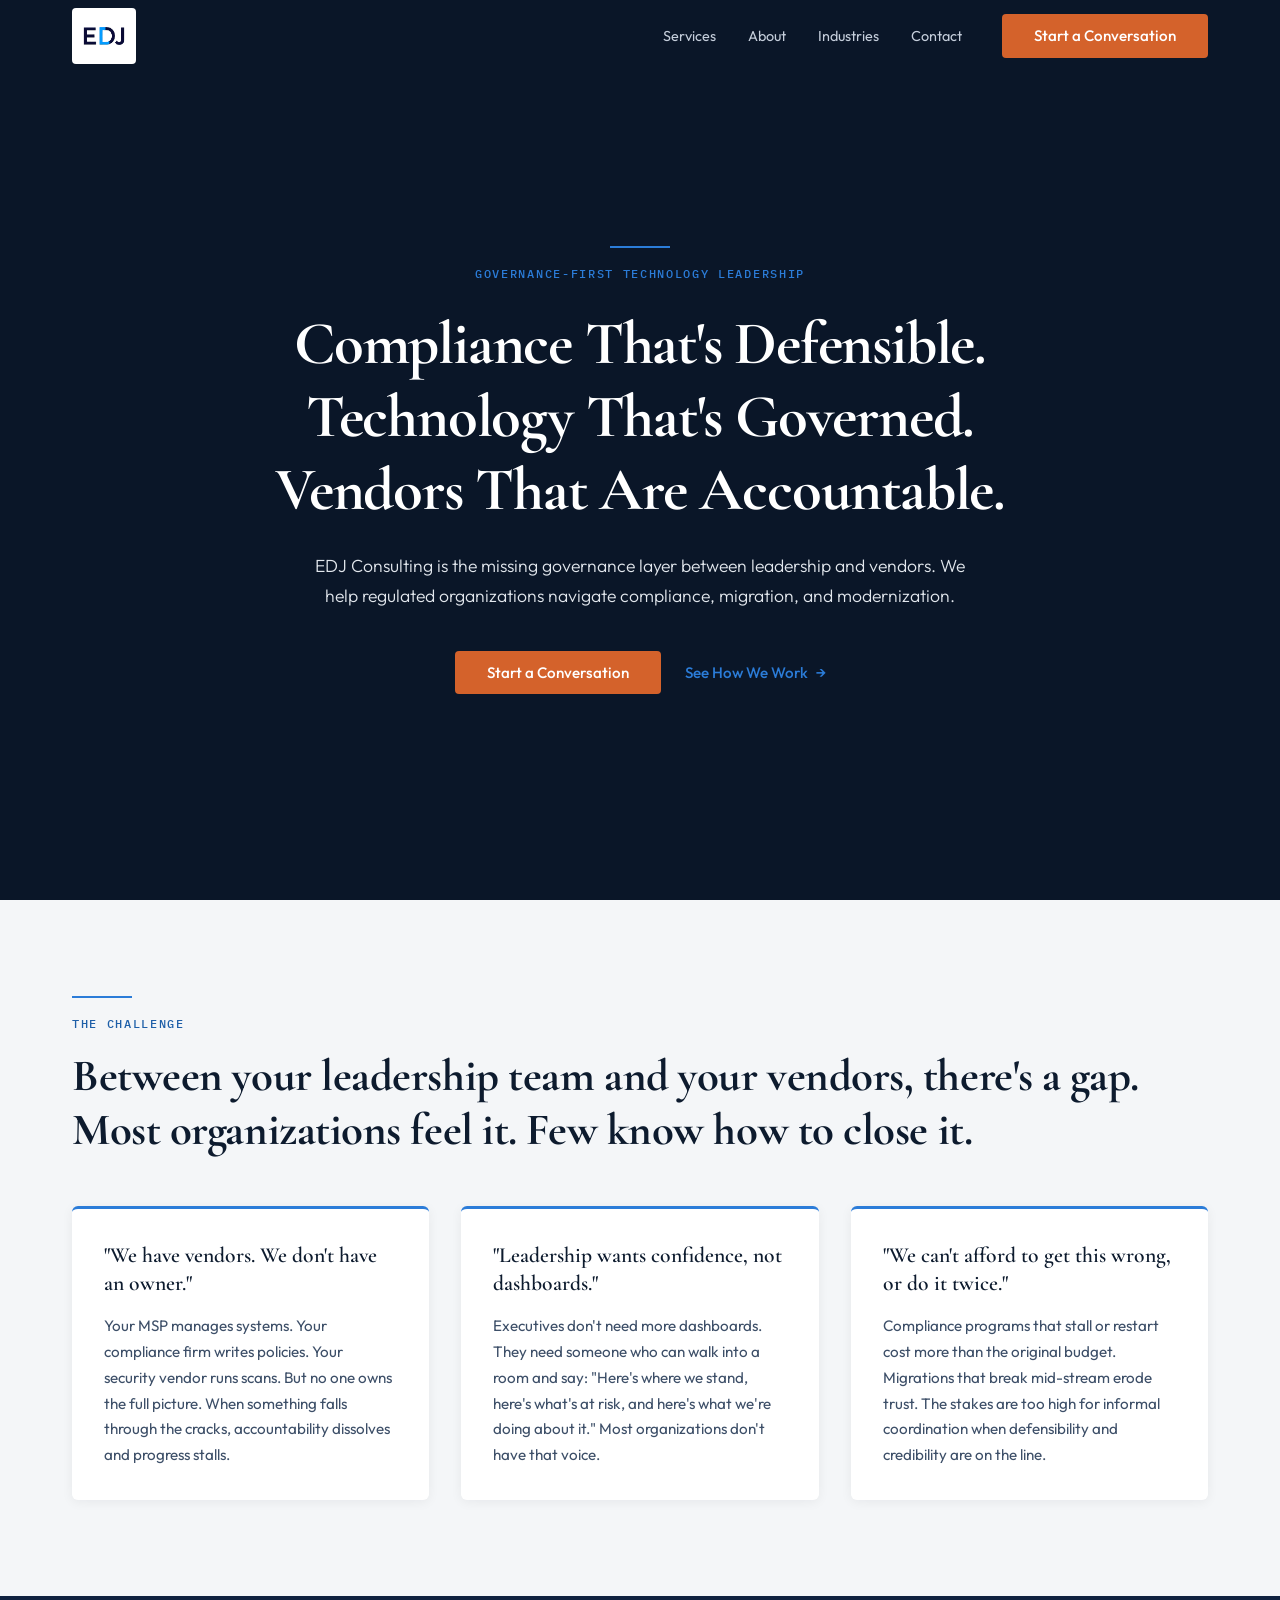
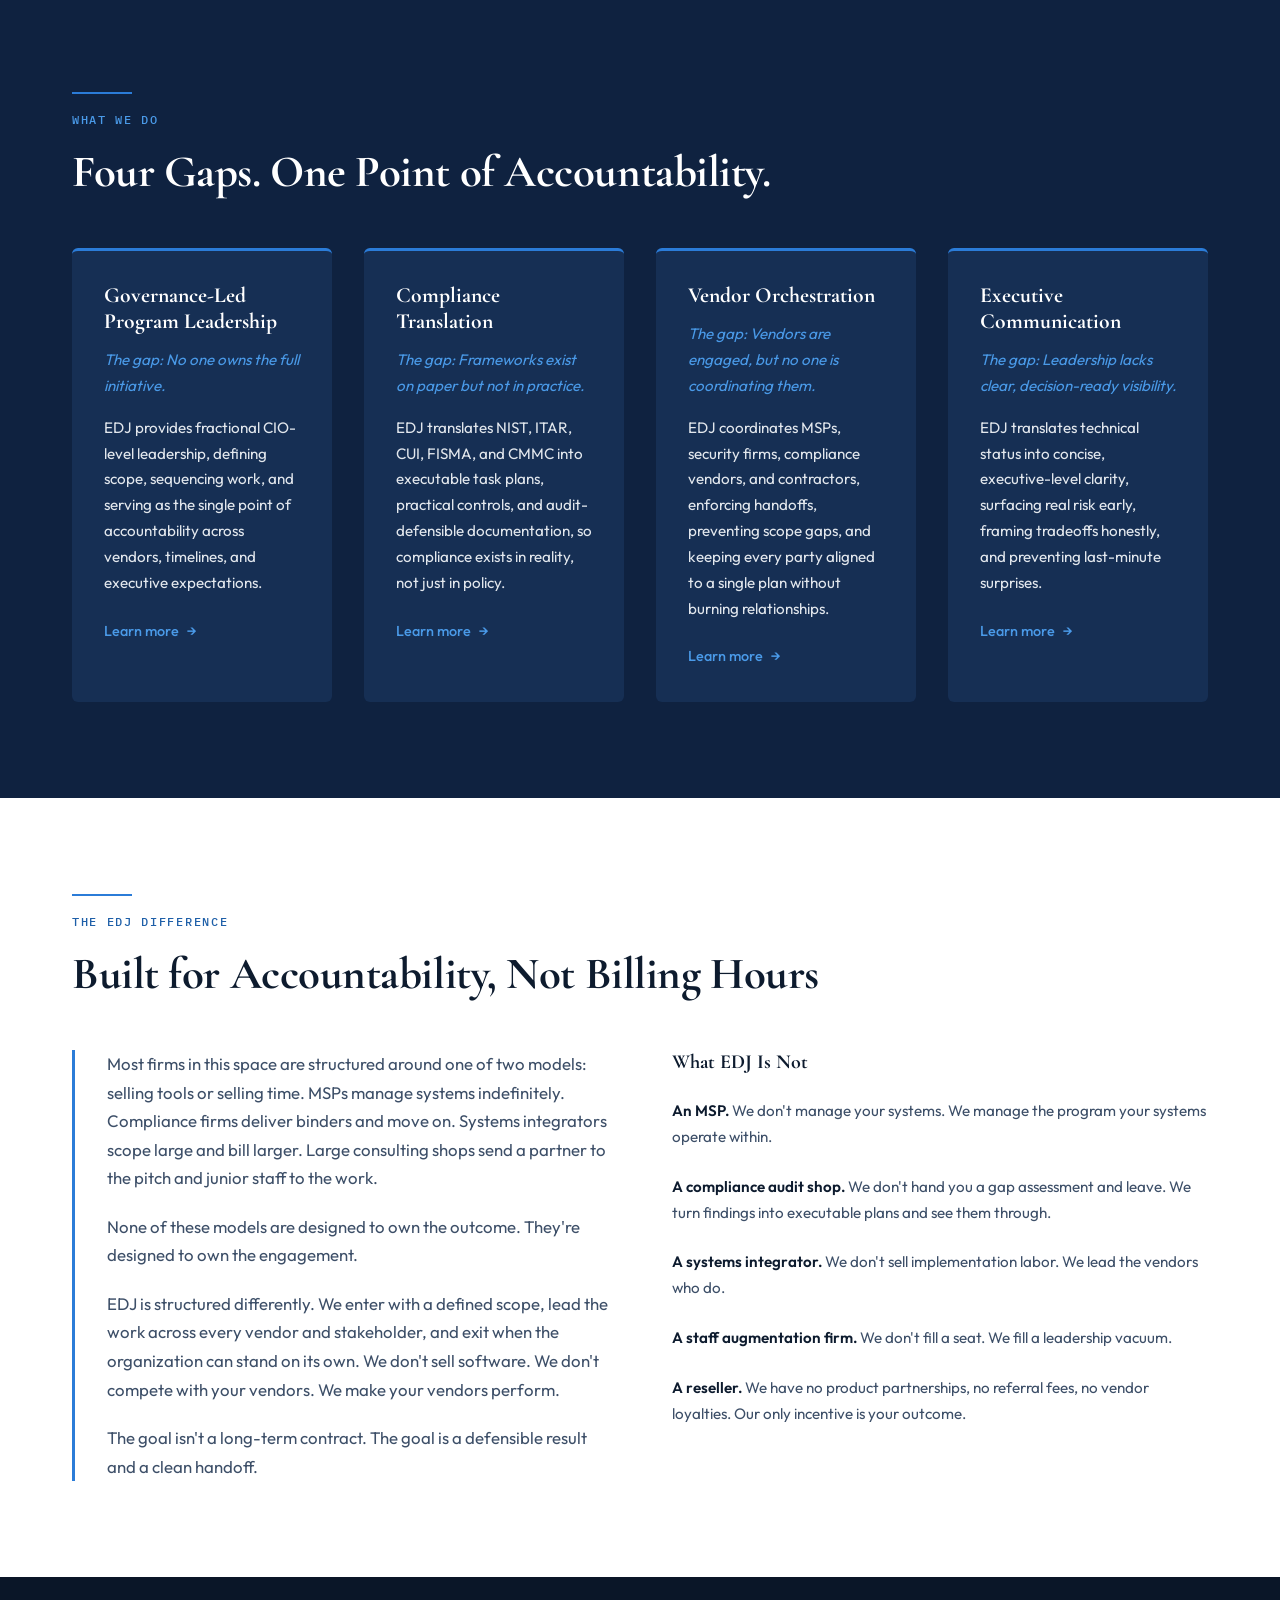
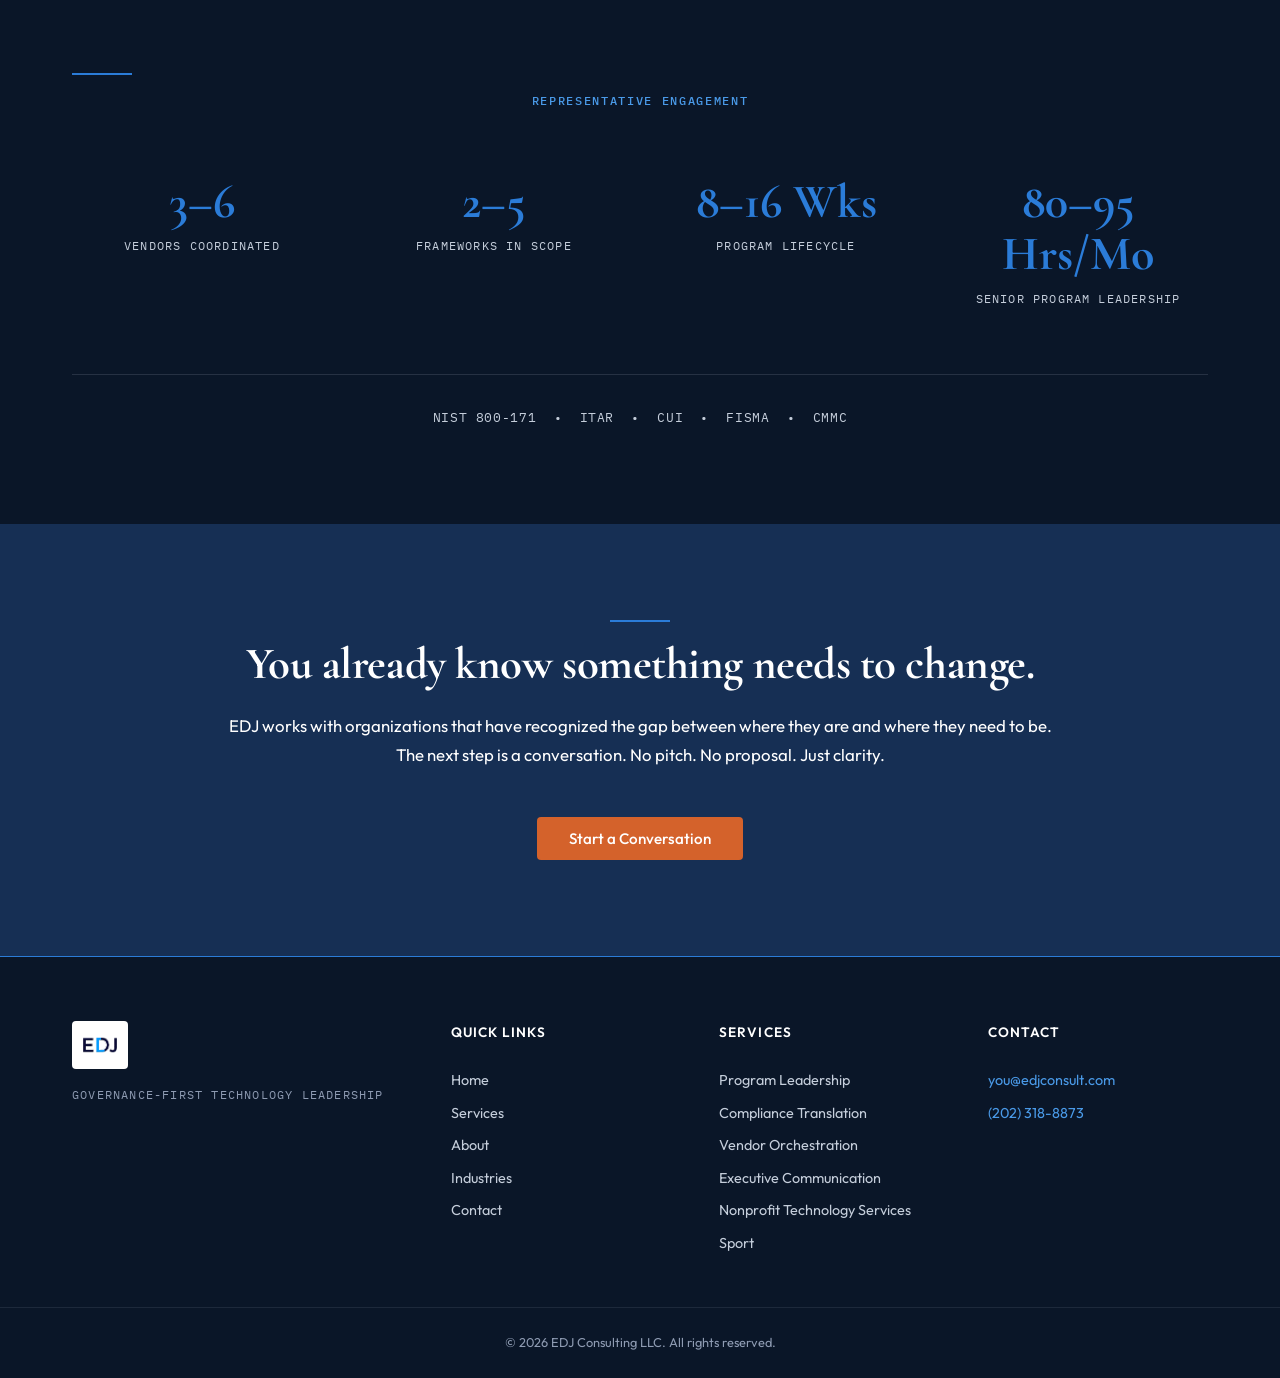
==== commit c9e7571d: "Add Premier League sport landing page, article and one-page PDF - sport.html (/sport): landing page " ====
--- a/index.html
+++ b/index.html
@@ -241,6 +241,7 @@
           <a href="services.html#pillar-3" class="footer__link">Vendor Orchestration</a>
           <a href="services.html#pillar-4" class="footer__link">Executive Communication</a>
           <a href="nonprofits.html" class="footer__link">Nonprofit Technology Services</a>
+          <a href="/sport" class="footer__link">Sport</a>
         </div>
         <div>
           <p class="footer__heading">Contact</p>
--- a/css/styles.css
+++ b/css/styles.css
@@ -1548,3 +1548,446 @@
     font-size: 2rem;
   }
 }
+
+/* ============================================
+   SPORT
+   sport.html and premier-league-cybersecurity-rules.html
+   ============================================ */
+
+/* Sport */
+
+/* Visually hidden helper (screen-reader-only text) */
+.sr-only {
+  position: absolute;
+  width: 1px;
+  height: 1px;
+  padding: 0;
+  margin: -1px;
+  overflow: hidden;
+  clip: rect(0, 0, 0, 0);
+  white-space: nowrap;
+  border: 0;
+}
+
+/* Sport hero (same light treatment as the nonprofits hero) */
+.hero--sport {
+  min-height: auto;
+  text-align: left;
+  background:
+    linear-gradient(135deg, rgba(244, 246, 248, 0.96), rgba(255, 255, 255, 0.92)),
+    linear-gradient(120deg, var(--navy-900), var(--navy-700));
+}
+
+.hero--sport .hero__content {
+  max-width: 900px;
+  width: 100%;
+}
+
+.hero--sport .hero__label::before {
+  margin: 0 0 1rem;
+}
+
+.hero--sport h1 {
+  color: var(--text-primary);
+  max-width: 820px;
+}
+
+.hero--sport .hero__subhead {
+  color: var(--text-secondary);
+  max-width: 760px;
+  margin: 0 0 2.5rem;
+  font-weight: 400;
+}
+
+.hero--sport .hero__actions {
+  justify-content: flex-start;
+}
+
+.hero--sport .hero__note {
+  font-size: 0.85rem;
+  color: var(--slate-500);
+  margin-top: 1.25rem;
+  opacity: 0;
+  transform: translateY(20px);
+  animation: fadeUp 0.5s ease forwards;
+  animation-delay: 0.9s;
+}
+
+/* Three numbers: stat tiles */
+.sport-numbers__head {
+  text-align: center;
+}
+
+.sport-numbers__head .label::before {
+  margin: 0 auto 1rem;
+}
+
+.stats--3 {
+  grid-template-columns: repeat(3, 1fr);
+  padding-top: 1.5rem;
+}
+
+.stats--tiles .stat {
+  background: var(--navy-800);
+  border-top: 3px solid var(--blue-500);
+  border-radius: 6px;
+  padding: 2rem 1.5rem;
+}
+
+.stats--tiles .stat__label {
+  font-family: 'Outfit', sans-serif;
+  font-size: 0.95rem;
+  text-transform: none;
+  letter-spacing: 0;
+  color: var(--text-on-dark);
+  margin-top: 0.75rem;
+  line-height: 1.5;
+}
+
+.sport-numbers__cycle {
+  color: var(--text-on-dark);
+  max-width: 760px;
+  margin: 0 auto;
+  text-align: center;
+  font-weight: 300;
+}
+
+.sport-numbers__cycle strong {
+  color: var(--white);
+  font-weight: 600;
+}
+
+.sport-numbers__source {
+  text-align: center;
+  font-size: 0.85rem;
+  font-style: italic;
+  color: var(--slate-400);
+  margin-top: 1.25rem;
+}
+
+/* Prose blocks */
+.sport-prose {
+  max-width: var(--container-narrow);
+  color: var(--text-secondary);
+  line-height: 1.8;
+  margin-top: 1.5rem;
+}
+
+.sport-prose p {
+  margin-bottom: 1.25rem;
+}
+
+.sport-prose p:last-child {
+  margin-bottom: 0;
+}
+
+.sport-grid {
+  margin-top: 2.5rem;
+}
+
+.card--dark .card__body strong {
+  color: var(--white);
+  font-weight: 600;
+}
+
+/* What we are not */
+.sport-not__list {
+  list-style: none;
+  max-width: var(--container-narrow);
+  margin-top: 2rem;
+  display: flex;
+  flex-direction: column;
+  gap: 1.25rem;
+}
+
+.sport-not__item {
+  position: relative;
+  padding-left: 1.25rem;
+  color: var(--text-secondary);
+}
+
+.sport-not__item::before {
+  content: '';
+  position: absolute;
+  top: 0.75rem;
+  left: 0;
+  width: 6px;
+  height: 6px;
+  border-radius: 50%;
+  background: var(--blue-500);
+}
+
+.sport-not__item strong {
+  color: var(--text-primary);
+  font-weight: 600;
+}
+
+/* Read more cards */
+.sport-read-more .card__body {
+  font-size: 1rem;
+  margin-bottom: 1.25rem;
+}
+
+.sport-read-more .card__body strong {
+  color: var(--text-primary);
+  font-weight: 600;
+}
+
+.btn--secondary.btn--no-arrow::after {
+  content: none;
+}
+
+/* CTA band */
+.cta-section--sport h2 {
+  white-space: normal;
+}
+
+.cta-section__contact {
+  margin-top: 1.5rem;
+  color: var(--slate-300);
+  font-size: 0.95rem;
+}
+
+.cta-section__contact a {
+  color: var(--blue-400);
+  transition: color 0.2s;
+}
+
+.cta-section__contact a:hover {
+  color: var(--white);
+}
+
+/* Article page */
+.article-header {
+  text-align: left;
+}
+
+.article-header h1 {
+  font-size: clamp(2.1rem, 4.2vw, 3.2rem);
+  max-width: 820px;
+}
+
+.article-header__standfirst {
+  margin: 0;
+  max-width: 720px;
+  font-size: 1.15rem;
+  font-style: italic;
+}
+
+.article-header__byline {
+  color: var(--blue-400);
+  margin-top: 2rem;
+  margin-bottom: 0;
+}
+
+.article-header__actions {
+  margin-top: 1.75rem;
+}
+
+.article {
+  max-width: var(--container-narrow);
+  margin: 0 auto;
+  color: var(--text-secondary);
+  line-height: 1.8;
+}
+
+.article h2 {
+  color: var(--text-primary);
+  font-size: clamp(1.5rem, 2.5vw, 2rem);
+  margin: 2.5rem 0 1rem;
+}
+
+.article p {
+  margin-bottom: 1.25rem;
+}
+
+.article strong {
+  color: var(--text-primary);
+  font-weight: 600;
+}
+
+.article ol {
+  list-style: decimal;
+  padding-left: 1.5rem;
+  margin-bottom: 1.25rem;
+}
+
+.article ol li {
+  padding-left: 0.35rem;
+  margin-bottom: 0.75rem;
+}
+
+.article ol li::marker {
+  color: var(--blue-600);
+  font-weight: 600;
+}
+
+/* Table */
+.table-wrap {
+  overflow-x: auto;
+  -webkit-overflow-scrolling: touch;
+  margin: 1.5rem 0;
+}
+
+.table {
+  width: 100%;
+  border-collapse: collapse;
+  font-size: 0.95rem;
+}
+
+.table th {
+  font-family: 'IBM Plex Mono', monospace;
+  font-size: 0.75rem;
+  font-weight: 500;
+  text-transform: uppercase;
+  letter-spacing: 0.1em;
+  color: var(--blue-600);
+  text-align: left;
+  padding: 0.75rem 1rem;
+  border-bottom: 2px solid var(--blue-500);
+}
+
+.table td {
+  padding: 0.875rem 1rem;
+  border-bottom: 1px solid var(--slate-200);
+  color: var(--text-secondary);
+  vertical-align: top;
+}
+
+.table td:first-child {
+  color: var(--text-primary);
+  font-weight: 500;
+}
+
+.table tbody tr:nth-child(even) {
+  background: var(--slate-100);
+}
+
+.article__download {
+  margin: 2.5rem 0;
+}
+
+.article__closing {
+  background: var(--slate-100);
+  border-left: 3px solid var(--blue-500);
+  border-radius: 4px;
+  padding: 1.5rem 2rem;
+  margin: 2.5rem 0;
+}
+
+.article__closing p {
+  margin-bottom: 0.75rem;
+}
+
+.article__closing p:last-child {
+  margin-bottom: 0;
+}
+
+.article__closing a {
+  color: var(--blue-600);
+  font-weight: 500;
+  transition: color 0.2s;
+}
+
+.article__closing a:hover {
+  color: var(--blue-500);
+}
+
+.article__sources {
+  margin-top: 3rem;
+  padding-top: 2rem;
+  border-top: 1px solid var(--slate-200);
+}
+
+.article__sources h2 {
+  font-family: 'Outfit', sans-serif;
+  font-size: 0.85rem;
+  font-weight: 600;
+  text-transform: uppercase;
+  letter-spacing: 0.08em;
+  margin: 0 0 1rem;
+}
+
+.article__sources ul {
+  list-style: none;
+  padding: 0;
+}
+
+.article__sources li {
+  font-size: 0.9rem;
+  color: var(--slate-500);
+  margin-bottom: 0.5rem;
+  padding-left: 1rem;
+  position: relative;
+}
+
+.article__sources li::before {
+  content: '';
+  position: absolute;
+  top: 0.75rem;
+  left: 0;
+  width: 6px;
+  height: 2px;
+  background: var(--blue-500);
+}
+
+/* Buttons that wrap on narrow screens */
+.hero--sport .btn,
+.article-header__actions .btn,
+.article__download .btn {
+  line-height: 1.3;
+  text-align: center;
+}
+
+/* Sport: tablet */
+@media (max-width: 1199px) {
+  .stats--3 {
+    grid-template-columns: repeat(3, 1fr);
+    gap: 1.5rem;
+  }
+}
+
+/* Sport: mobile */
+@media (max-width: 767px) {
+  .hero--sport {
+    text-align: center;
+  }
+
+  .hero--sport .hero__label::before {
+    margin: 0 auto 1rem;
+  }
+
+  .hero--sport .hero__subhead {
+    margin: 0 auto 2.5rem;
+  }
+
+  .hero--sport .hero__actions {
+    justify-content: center;
+  }
+
+  .stats--3 {
+    grid-template-columns: 1fr;
+    gap: 1.25rem;
+  }
+
+  .stats--tiles .stat {
+    padding: 1.5rem 1.25rem;
+  }
+
+  .article-header h1 {
+    font-size: 2rem;
+  }
+
+  .article-header__standfirst {
+    font-size: 1.05rem;
+  }
+
+  .article__closing {
+    padding: 1.25rem 1.25rem;
+  }
+
+  .table th,
+  .table td {
+    padding: 0.75rem 0.75rem;
+  }
+}
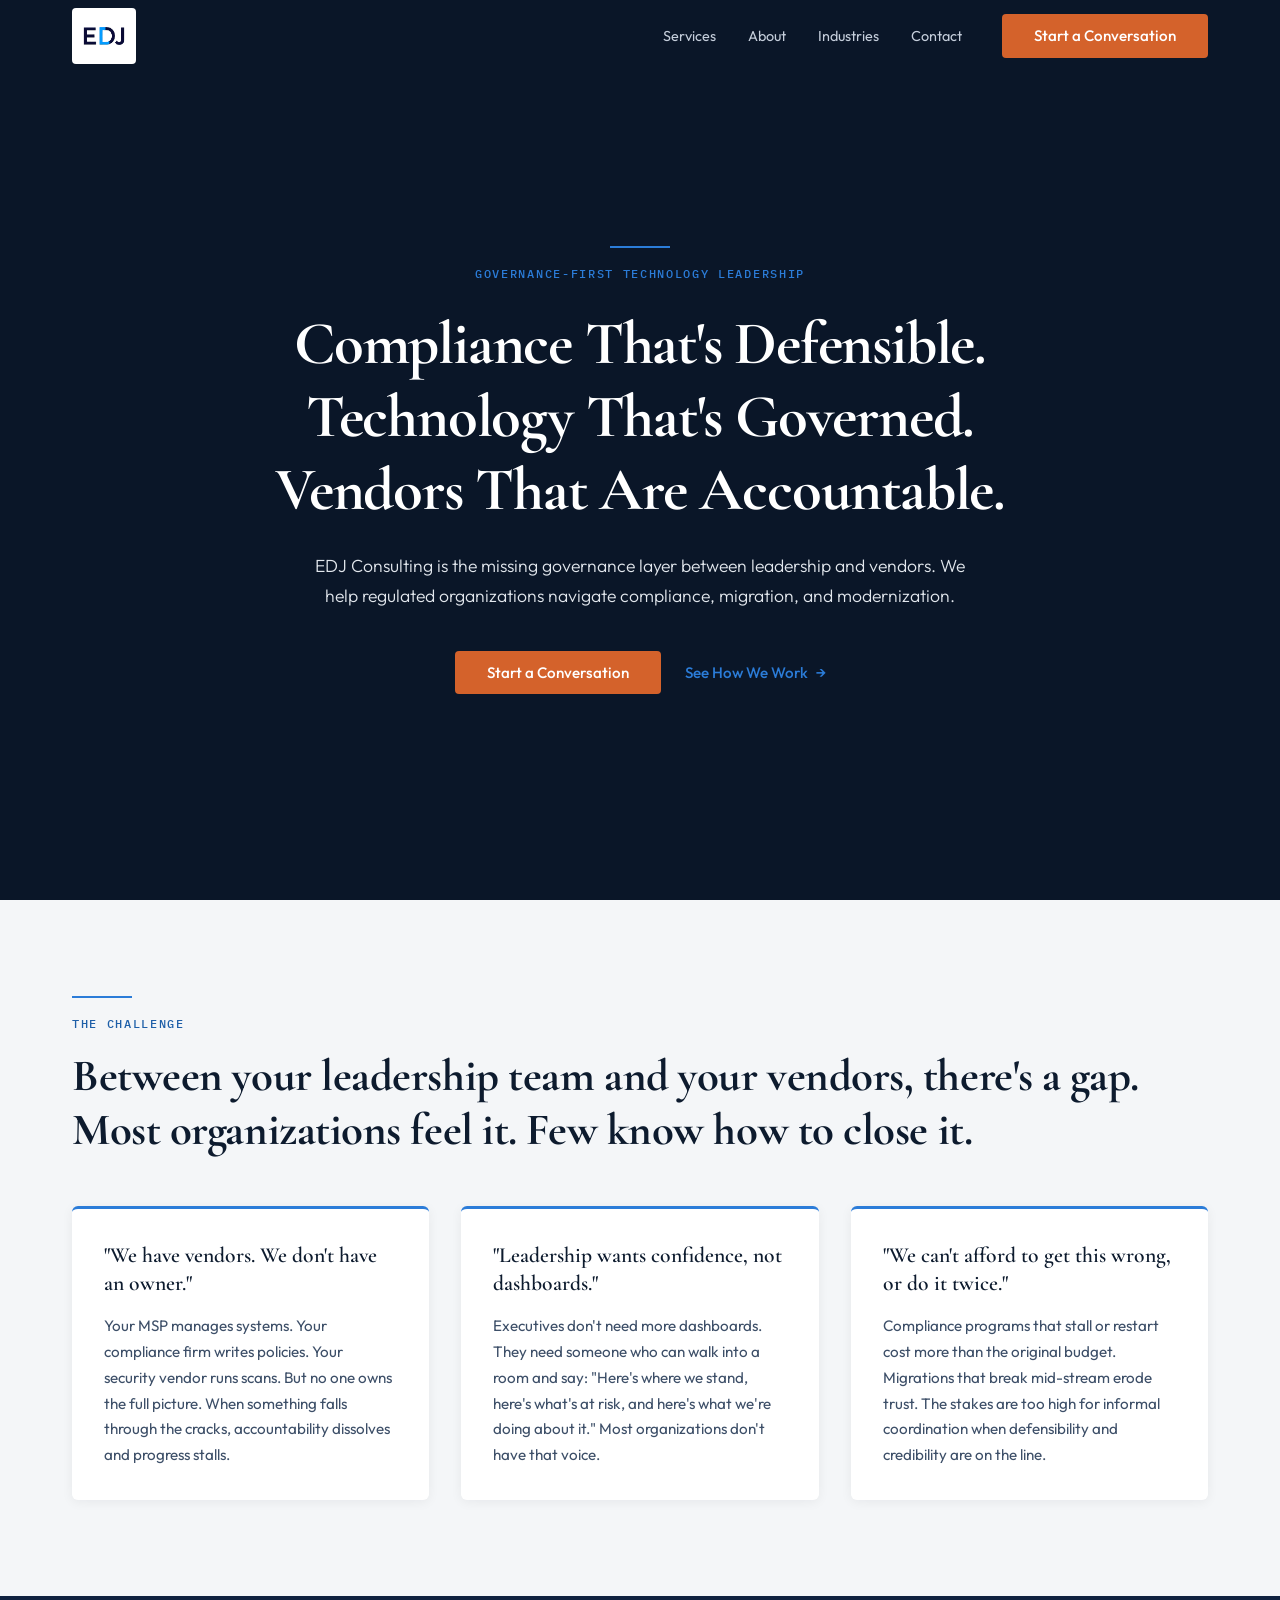
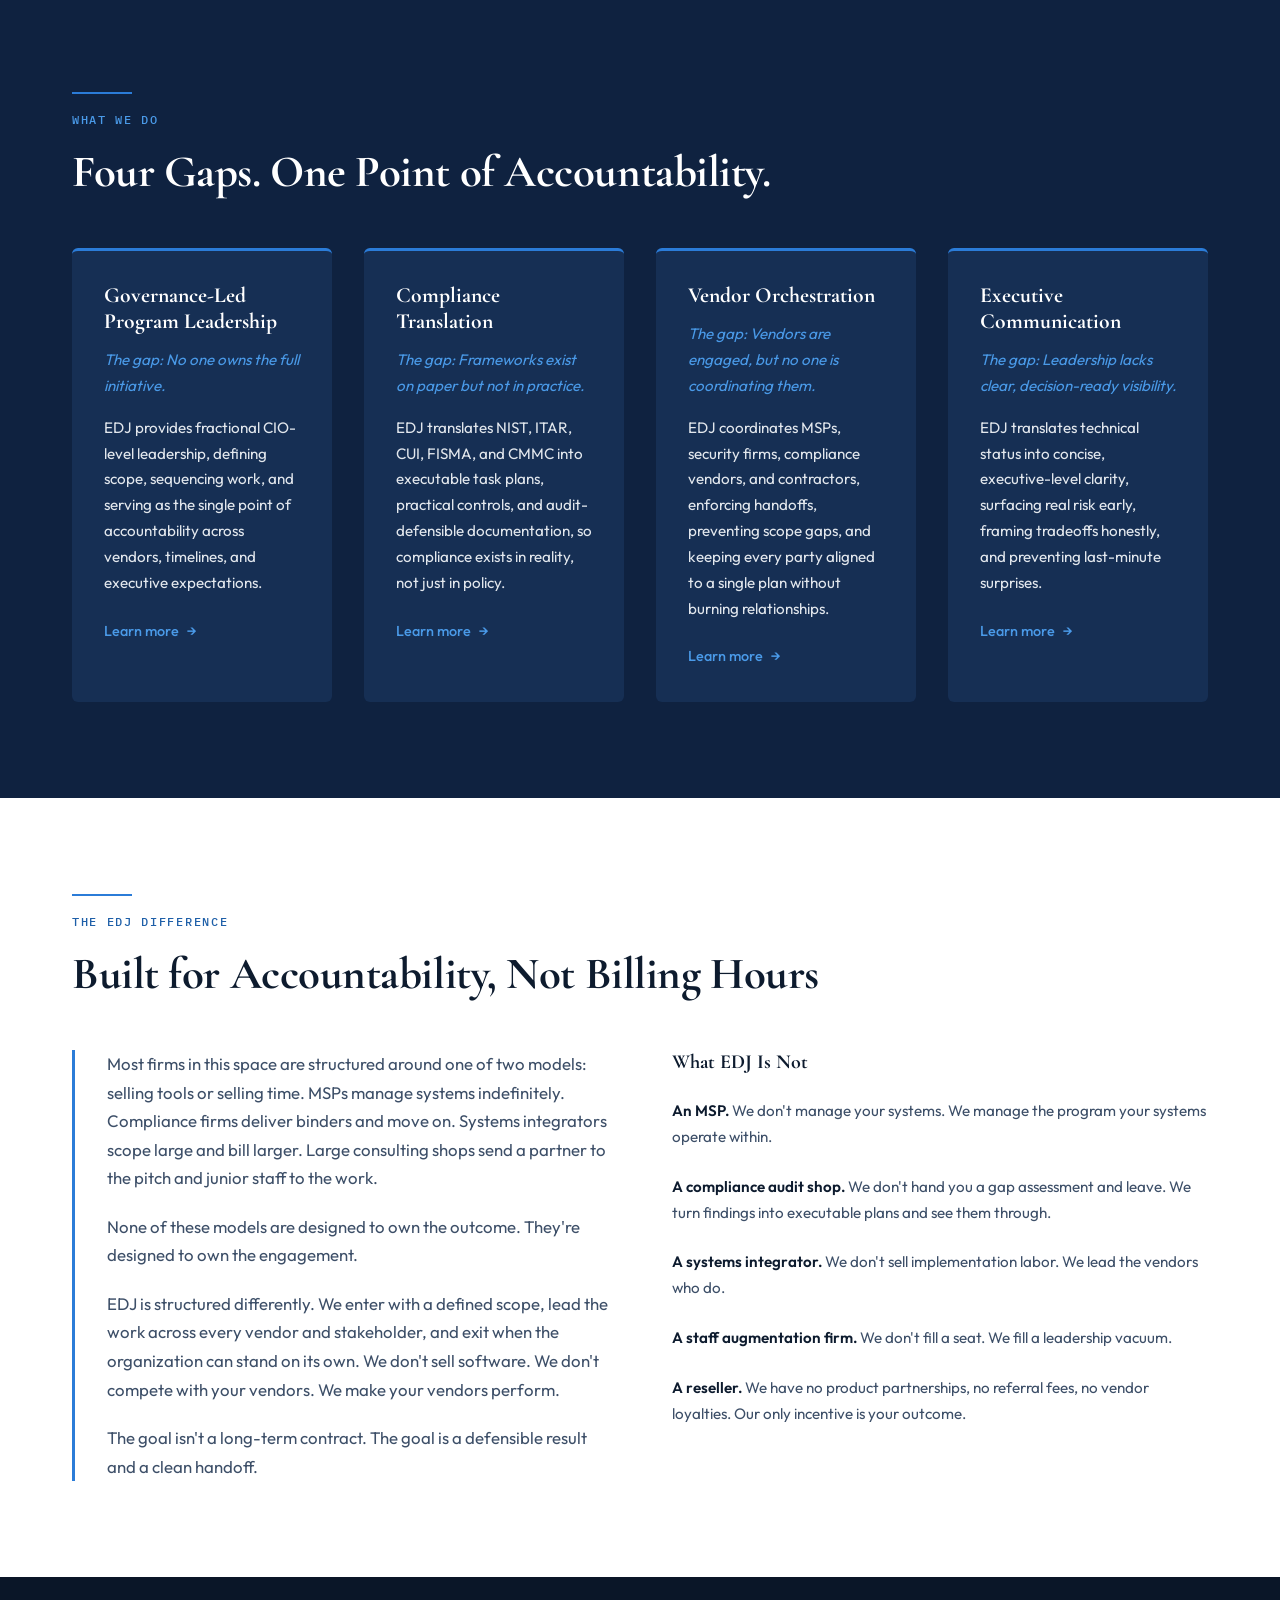
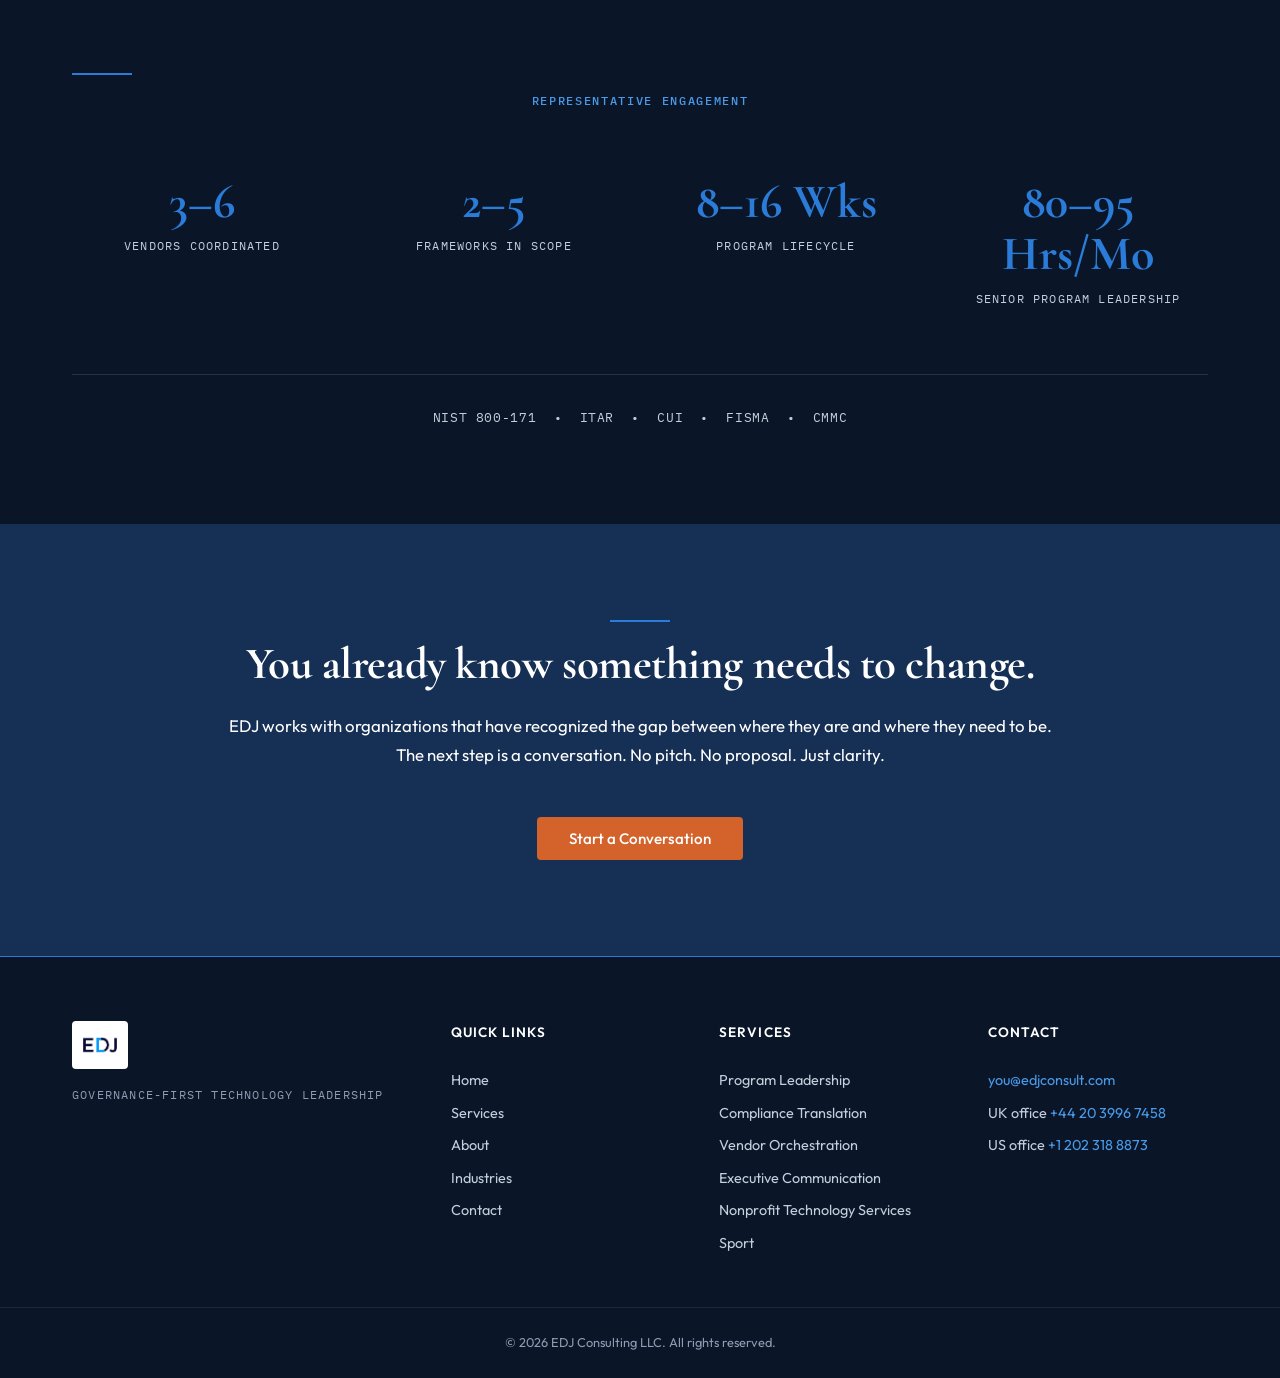
==== commit f680eb3a: "Add UK phone line, Lucia Ehimika leadership profile, and updated one-pager PDF - Footer on every pag" ====
--- a/index.html
+++ b/index.html
@@ -29,13 +29,23 @@
     "name": "EDJ Consulting",
     "description": "Governance-first technology advisory and program leadership firm for regulated organizations",
     "url": "https://edjconsult.com",
-    "contactPoint": {
-      "@type": "ContactPoint",
-      "contactType": "Sales",
-      "email": "you@edjconsult.com",
-      "telephone": "(202) 318-8873"
-    },
-    "areaServed": "US",
+    "contactPoint": [
+      {
+        "@type": "ContactPoint",
+        "contactType": "Sales",
+        "email": "you@edjconsult.com",
+        "telephone": "+442039967458",
+        "areaServed": "GB"
+      },
+      {
+        "@type": "ContactPoint",
+        "contactType": "Sales",
+        "email": "you@edjconsult.com",
+        "telephone": "+12023188873",
+        "areaServed": "US"
+      }
+    ],
+    "areaServed": ["US", "GB"],
     "serviceType": ["Fractional CIO", "Technology Governance Consulting", "Compliance Program Management", "Vendor Orchestration", "NIST Compliance Consulting", "ITAR Compliance Consulting"]
   }
   </script>
@@ -246,7 +256,8 @@
         <div>
           <p class="footer__heading">Contact</p>
           <p class="footer__contact-item"><a href="mailto:you@edjconsult.com">you@edjconsult.com</a></p>
-          <p class="footer__contact-item"><a href="tel:+12023188873">(202) 318-8873</a></p>
+          <p class="footer__contact-item">UK office <a href="tel:+442039967458">+44 20 3996 7458</a></p>
+          <p class="footer__contact-item">US office <a href="tel:+12023188873">+1 202 318 8873</a></p>
         </div>
       </div>
     </div>
--- a/css/styles.css
+++ b/css/styles.css
@@ -978,6 +978,51 @@
   font-size: 0.9rem;
 }
 
+.leader {
+  display: flex;
+  align-items: flex-start;
+  gap: 2.5rem;
+  max-width: var(--container-narrow);
+}
+
+.leader__photo {
+  width: 160px;
+  height: 160px;
+  flex-shrink: 0;
+  object-fit: cover;
+  border-radius: 6px;
+}
+
+.leader__body {
+  color: var(--text-secondary);
+}
+
+.leader__body p {
+  margin-bottom: 1.25rem;
+}
+
+.leader__body p:last-child {
+  margin-bottom: 0;
+}
+
+.leader__name {
+  margin-bottom: 0.25rem;
+}
+
+.leader__title {
+  color: var(--text-primary);
+  font-weight: 500;
+}
+
+.leader__contact a {
+  color: var(--blue-500);
+  transition: color 0.2s;
+}
+
+.leader__contact a:hover {
+  color: var(--blue-600);
+}
+
 /* --- Industries Page --- */
 .vertical {
   padding: var(--section-pad-desktop) 0;
@@ -1415,6 +1460,11 @@
 @media (max-width: 767px) {
   .section {
     padding: var(--section-pad-mobile) 0;
+  }
+
+  .leader {
+    flex-direction: column;
+    gap: 1.5rem;
   }
 
   .pillar,
@@ -1613,6 +1663,15 @@
   animation-delay: 0.9s;
 }
 
+/* Paint the kicker and headline immediately so they count as the
+   largest contentful paint; the subhead, buttons and note still fade in. */
+.hero--sport .hero__label,
+.hero--sport h1 {
+  opacity: 1;
+  transform: none;
+  animation: none;
+}
+
 /* Three numbers: stat tiles */
 .sport-numbers__head {
   text-align: center;
@@ -1991,3 +2050,16 @@
     padding: 0.75rem 0.75rem;
   }
 }
+
+/* Industries: inline links in vertical body copy */
+.vertical__body a {
+  color: var(--blue-600);
+  font-weight: 500;
+  text-decoration: underline;
+  text-underline-offset: 0.15em;
+  transition: color 0.2s;
+}
+
+.vertical__body a:hover {
+  color: var(--blue-500);
+}
